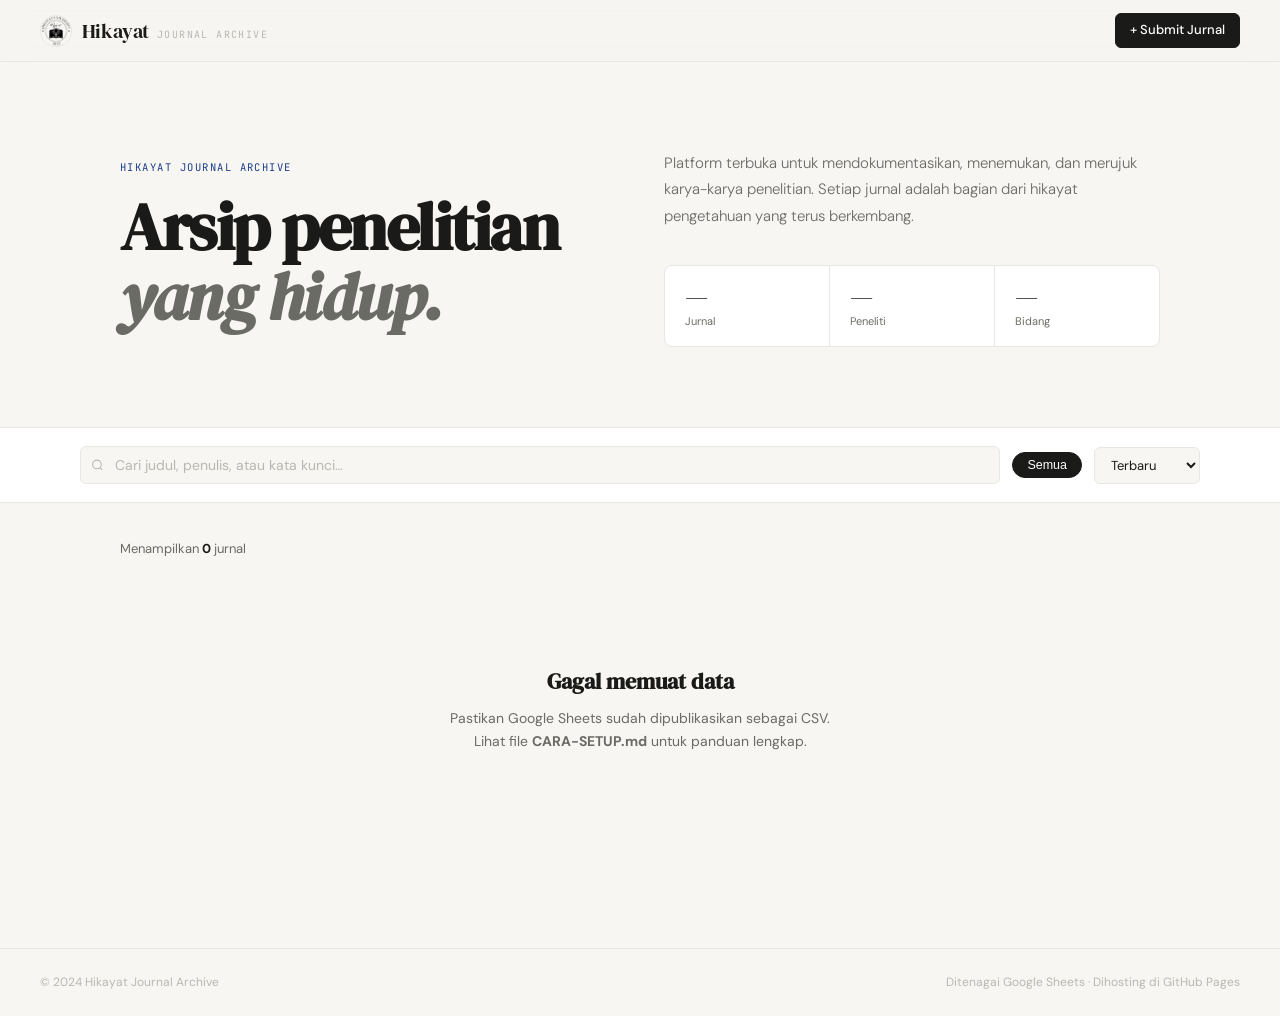
==== index.html @ 2ccf7e93 "Update index.html" ====
<!DOCTYPE html>
<html lang="id">
<head>
  <meta charset="UTF-8" />
  <meta name="viewport" content="width=device-width, initial-scale=1.0" />
  <title>Hikayat Journal Archive</title>
  <link rel="preconnect" href="https://fonts.googleapis.com" />
  <link rel="preconnect" href="https://fonts.gstatic.com" crossorigin />
  <link href="https://fonts.googleapis.com/css2?family=DM+Serif+Display:ital@0;1&family=DM+Sans:ital,opsz,wght@0,9..40,300;0,9..40,400;0,9..40,500;1,9..40,300&family=JetBrains+Mono:wght@400;500&display=swap" rel="stylesheet" />
  <style>
    *, *::before, *::after { box-sizing: border-box; margin: 0; padding: 0; }

    :root {
      --ink:        #1a1a18;
      --ink-light:  #6b6b65;
      --ink-faint:  #b8b8b0;
      --paper:      #f7f6f2;
      --paper-dim:  #e8e7e2;
      --accent:     #1d3f8a;
      --white:      #ffffff;

      --f-display: 'DM Serif Display', Georgia, serif;
      --f-body:    'DM Sans', system-ui, sans-serif;
      --f-mono:    'JetBrains Mono', monospace;
      --r: 6px;
      --t: 200ms cubic-bezier(0.25, 0.46, 0.45, 0.94);
    }

    html { scroll-behavior: smooth; }
    body {
      font-family: var(--f-body);
      background: var(--paper);
      color: var(--ink);
      font-size: 15px;
      line-height: 1.6;
      -webkit-font-smoothing: antialiased;
    }

    /* ── NAV ── */
    nav {
      position: sticky; top: 0; z-index: 100;
      background: rgba(247,246,242,0.9);
      backdrop-filter: blur(14px);
      -webkit-backdrop-filter: blur(14px);
      border-bottom: 1px solid var(--paper-dim);
      padding: 0 40px; height: 62px;
      display: flex; align-items: center; justify-content: space-between;
    }

    .nav-brand {
      text-decoration: none; color: var(--ink);
      display: flex; align-items: center; gap: 10px;
    }
    .nav-brand img {
      height: 32px; width: auto;
      display: block; flex-shrink: 0;
    }
    .nav-brand-word {
      font-family: var(--f-display);
      font-size: 20px; letter-spacing: -0.4px;
    }
    .nav-brand-sub {
      font-family: var(--f-mono);
      font-size: 10px; letter-spacing: 0.14em;
      text-transform: uppercase; color: var(--ink-faint);
    }

    .nav-right {
      display: flex; align-items: center; gap: 10px;
    }
    .btn-sm {
      padding: 6px 14px; border-radius: var(--r);
      font-family: var(--f-body); font-size: 13px; font-weight: 500;
      cursor: pointer; border: 1px solid var(--paper-dim);
      background: none; color: var(--ink);
      transition: all var(--t); text-decoration: none; display: inline-flex; align-items: center;
    }
    .btn-sm:hover { border-color: var(--ink); }
    .btn-sm.fill { background: var(--ink); color: var(--white); border-color: var(--ink); }
    .btn-sm.fill:hover { opacity: 0.75; }

    /* ── HERO ── */
    .hero {
      padding: 88px 40px 72px;
      max-width: 1120px; margin: 0 auto;
      display: grid; grid-template-columns: 1fr 1fr; gap: 48px; align-items: end;
    }

    .hero-left {}
    .hero-eyebrow {
      font-family: var(--f-mono);
      font-size: 10.5px; letter-spacing: 0.14em;
      text-transform: uppercase; color: var(--accent);
      margin-bottom: 18px;
    }
    .hero-title {
      font-family: var(--f-display);
      font-size: clamp(38px, 5.5vw, 66px);
      line-height: 1.06; letter-spacing: -1.5px;
      margin-bottom: 22px;
    }
    .hero-title em { font-style: italic; color: var(--ink-light); }

    .hero-right {
      padding-bottom: 8px;
    }
    .hero-sub {
      font-size: 15px; font-weight: 300; color: var(--ink-light);
      line-height: 1.75; margin-bottom: 36px;
    }
    .hero-stats {
      display: grid; grid-template-columns: repeat(3, 1fr);
      gap: 1px; background: var(--paper-dim);
      border: 1px solid var(--paper-dim); border-radius: 8px; overflow: hidden;
    }
    .stat {
      background: var(--white); padding: 16px 20px;
      display: flex; flex-direction: column; gap: 3px;
    }
    .stat-num {
      font-family: var(--f-display); font-size: 28px;
      letter-spacing: -1px; line-height: 1;
    }
    .stat-label { font-size: 11px; color: var(--ink-light); }

    /* ── LOADING ── */
    .loading-bar {
      height: 2px; background: var(--paper-dim);
      position: fixed; top: 62px; left: 0; right: 0; z-index: 99;
      overflow: hidden;
    }
    .loading-bar::after {
      content: '';
      display: block; height: 100%; width: 40%;
      background: var(--accent);
      animation: slide 1.2s ease-in-out infinite;
    }
    @keyframes slide {
      0% { transform: translateX(-100%); }
      100% { transform: translateX(350%); }
    }
    .loading-bar.hidden { display: none; }

    /* ── FILTER BAR ── */
    .filter-bar {
      border-top: 1px solid var(--paper-dim);
      border-bottom: 1px solid var(--paper-dim);
      background: var(--white);
      padding: 18px 40px;
      position: sticky; top: 62px; z-index: 90;
    }
    .filter-inner {
      max-width: 1120px; margin: 0 auto;
      display: flex; align-items: center; gap: 12px; flex-wrap: wrap;
    }
    .search-wrap { position: relative; flex: 1; min-width: 220px; }
    .search-ico {
      position: absolute; left: 11px; top: 50%; transform: translateY(-50%);
      color: var(--ink-faint); pointer-events: none;
    }
    .search-input {
      width: 100%; padding: 9px 12px 9px 34px;
      border: 1px solid var(--paper-dim); border-radius: var(--r);
      background: var(--paper); font-family: var(--f-body);
      font-size: 14px; color: var(--ink); outline: none;
      transition: border-color var(--t);
    }
    .search-input:focus { border-color: var(--accent); }
    .search-input::placeholder { color: var(--ink-faint); }

    .chips { display: flex; gap: 6px; flex-wrap: wrap; }
    .chip {
      padding: 5px 14px; border-radius: 100px;
      border: 1px solid var(--paper-dim);
      font-size: 12.5px; font-weight: 500; color: var(--ink-light);
      background: var(--paper); cursor: pointer;
      transition: all var(--t); white-space: nowrap;
    }
    .chip:hover { border-color: var(--ink-light); color: var(--ink); }
    .chip.on { background: var(--ink); border-color: var(--ink); color: var(--white); }

    .sort-sel {
      padding: 8px 12px; border: 1px solid var(--paper-dim);
      border-radius: var(--r); font-family: var(--f-body);
      font-size: 13px; color: var(--ink); background: var(--paper); outline: none; cursor: pointer;
    }

    /* ── GRID ── */
    .grid-section {
      max-width: 1120px; margin: 0 auto;
      padding: 36px 40px 96px;
    }
    .grid-meta {
      display: flex; align-items: center; justify-content: space-between;
      margin-bottom: 24px;
    }
    .grid-count { font-size: 13px; color: var(--ink-light); }
    .grid-count strong { color: var(--ink); }

    .journal-grid {
      display: grid;
      grid-template-columns: 1fr;
      gap: 1px; background: var(--paper-dim);
      border: 1px solid var(--paper-dim); border-radius: 10px; overflow: hidden;
    }

    /* ── CARD ── */
    .card {
      background: var(--white);
      display: flex; flex-direction: row;
      cursor: pointer; transition: background var(--t);
      overflow: hidden; min-height: 180px;
    }
    .card:hover { background: #fafaf8; }
    .card-cover {
      width: 200px; flex-shrink: 0;
      overflow: hidden; background: var(--paper);
      position: relative;
    }
    .card-cover img {
      width: 100%; height: 100%;
      object-fit: cover; display: block;
      transition: transform 0.4s ease;
    }
    .card:hover .card-cover img { transform: scale(1.04); }
    .card-cover-placeholder {
      width: 100%; height: 100%;
      display: flex; align-items: center; justify-content: center;
      background: var(--paper);
    }
    .card-cover-placeholder span {
      font-family: var(--f-mono); font-size: 10px;
      letter-spacing: 0.1em; text-transform: uppercase;
      color: var(--ink-faint); writing-mode: vertical-rl;
    }
    .card-body {
      padding: 20px 22px;
      display: flex; flex-direction: column; gap: 10px;
      flex: 1; min-width: 0;
    }
    .card-top { display: flex; align-items: flex-start; justify-content: space-between; gap: 10px; }
    .badge {
      font-family: var(--f-mono); font-size: 10px; font-weight: 500;
      letter-spacing: 0.08em; text-transform: uppercase;
      padding: 3px 10px; border-radius: 4px; white-space: nowrap;
    }
    .b-sains      { background:#edf2ff; color:#2b5ce6; }
    .b-sosial     { background:#fff4e6; color:#c26400; }
    .b-hukum      { background:#f0fff4; color:#2d8c4e; }
    .b-ekonomi    { background:#fff0f6; color:#c2266a; }
    .b-teknologi  { background:#f3f0ff; color:#6741d9; }
    .b-kesehatan  { background:#e6fcf5; color:#0c7a5e; }
    .b-pendidikan { background:#fff9db; color:#896a00; }
    .b-lain       { background:#f1f3f5; color:#495057; }

    .card-year { font-family: var(--f-mono); font-size: 11px; color: var(--ink-faint); }
    .card-title {
      font-family: var(--f-display); font-size: 18px;
      line-height: 1.3; letter-spacing: -0.3px;
    }
    .card-authors { font-size: 12.5px; color: var(--ink-light); font-weight: 300; }
    .card-abstract {
      font-size: 13px; color: var(--ink-light); line-height: 1.65;
      display: -webkit-box; -webkit-line-clamp: 3;
      -webkit-box-orient: vertical; overflow: hidden;
    }
    .card-foot {
      display: flex; align-items: center; justify-content: space-between;
      margin-top: auto; padding-top: 14px;
      border-top: 1px solid var(--paper-dim);
    }
    .card-doi {
      font-family: var(--f-mono); font-size: 10px; color: var(--ink-faint);
      text-decoration: none; overflow: hidden; text-overflow: ellipsis; white-space: nowrap;
      max-width: 160px;
    }
    .card-doi:hover { color: var(--accent); }
    .card-acts { display: flex; gap: 6px; }
    .act {
      display: flex; align-items: center; gap: 5px;
      padding: 5px 11px; border-radius: 4px;
      font-size: 12px; font-weight: 500; cursor: pointer;
      border: 1px solid transparent; transition: all var(--t);
      text-decoration: none;
    }
    .act-link { background: var(--paper); border-color: var(--paper-dim); color: var(--ink); }
    .act-link:hover { border-color: var(--ink-light); }
    .act-dl { background: var(--ink); color: var(--white); }
    .act-dl:hover { opacity: 0.8; }

    /* ── EMPTY / ERROR ── */
    .state-box {
      padding: 80px 32px; text-align: center;
      color: var(--ink-light); display: none;
    }
    .state-box.show { display: block; }
    .state-box h3 { font-family: var(--f-display); font-size: 22px; margin-bottom: 8px; color: var(--ink); }
    .state-box p { font-size: 14px; margin-bottom: 20px; }
    .state-box a { color: var(--accent); }

    /* ── MODAL ── */
    .overlay {
      position: fixed; inset: 0;
      background: rgba(26,26,24,0.5);
      backdrop-filter: blur(5px);
      z-index: 200; display: flex;
      align-items: center; justify-content: center;
      padding: 24px; opacity: 0; pointer-events: none;
      transition: opacity var(--t);
    }
    .overlay.open { opacity: 1; pointer-events: all; }
    .modal {
      background: var(--white); border-radius: 12px;
      width: 100%; max-width: 700px; max-height: 90vh; overflow-y: auto;
      transform: translateY(14px); transition: transform var(--t);
    }
    .overlay.open .modal { transform: translateY(0); }

    .modal-hd {
      padding: 30px 32px 0;
      display: flex; align-items: flex-start; justify-content: space-between; gap: 16px;
    }
    .modal-close {
      background: var(--paper); border: none; width: 30px; height: 30px;
      border-radius: 50%; cursor: pointer; font-size: 18px; color: var(--ink-light);
      display: flex; align-items: center; justify-content: center; flex-shrink: 0;
      transition: background var(--t);
    }
    .modal-close:hover { background: var(--paper-dim); }
    .modal-bd { padding: 20px 32px 32px; }
    .modal-title {
      font-family: var(--f-display); font-size: 25px;
      line-height: 1.25; letter-spacing: -0.4px; margin-bottom: 16px;
    }
    .modal-metas {
      display: flex; gap: 28px; flex-wrap: wrap;
      padding-bottom: 20px; border-bottom: 1px solid var(--paper-dim); margin-bottom: 22px;
    }
    .meta-item { display: flex; flex-direction: column; gap: 2px; }
    .meta-lbl {
      font-family: var(--f-mono); font-size: 10px;
      letter-spacing: 0.1em; text-transform: uppercase; color: var(--ink-faint);
    }
    .meta-val { font-size: 14px; }
    .sec-lbl {
      font-size: 10.5px; font-weight: 600; letter-spacing: 0.1em;
      text-transform: uppercase; color: var(--ink-light); margin-bottom: 10px;
    }
    .modal-abstract { font-size: 14.5px; line-height: 1.78; font-weight: 300; margin-bottom: 24px; }
    .kw-wrap { display: flex; gap: 6px; flex-wrap: wrap; margin-bottom: 28px; }
    .kw {
      padding: 4px 12px; background: var(--paper);
      border: 1px solid var(--paper-dim); border-radius: 100px;
      font-size: 12px; color: var(--ink-light);
    }
    .modal-cta { display: flex; gap: 10px; }
    .cta-dl {
      display: flex; align-items: center; gap: 8px;
      padding: 10px 20px; background: var(--ink); color: var(--white);
      border-radius: var(--r); font-size: 14px; font-weight: 500;
      text-decoration: none; transition: opacity var(--t); border: none; cursor: pointer;
      font-family: var(--f-body);
    }
    .cta-dl:hover { opacity: 0.8; }
    .cta-ext {
      display: flex; align-items: center; gap: 8px;
      padding: 10px 20px; background: none; color: var(--ink);
      border: 1px solid var(--paper-dim); border-radius: var(--r);
      font-size: 14px; font-weight: 500; text-decoration: none;
      transition: border-color var(--t); font-family: var(--f-body);
    }
    .cta-ext:hover { border-color: var(--ink); }

    /* ── FOOTER ── */
    footer {
      border-top: 1px solid var(--paper-dim);
      padding: 24px 40px;
      display: flex; align-items: center; justify-content: space-between;
    }
    footer p { font-size: 12px; color: var(--ink-faint); }

    /* ── RESPONSIVE ── */
    @media (max-width: 780px) {
      nav, .filter-bar, .grid-section, footer { padding-left: 20px; padding-right: 20px; }
      .hero { grid-template-columns: 1fr; padding: 52px 20px 40px; gap: 32px; }
      .hero-title { font-size: 40px; }
      .journal-grid { grid-template-columns: 1fr; }
      .modal-hd, .modal-bd { padding-left: 20px; padding-right: 20px; }
      .hero-stats { grid-template-columns: repeat(3,1fr); }
    }

    @media (prefers-reduced-motion: reduce) {
      *, *::before, *::after { transition: none !important; animation: none !important; }
    }
  </style>
</head>
<body>

<!-- LOADING BAR -->
<div class="loading-bar hidden" id="loadingBar"></div>

<!-- NAV -->
<nav>
  <a href="#" class="nav-brand">
    <img src="Logo.png" alt="Hikayat Journal Archive" />
    <span style="display:flex;align-items:baseline;gap:8px;">
      <span class="nav-brand-word">Hikayat</span>
      <span class="nav-brand-sub">Journal Archive</span>
    </span>
  </a>
  <div class="nav-right">
    <a href="https://forms.gle/GANTI_LINK_FORM_LO" target="_blank" class="btn-sm fill">+ Submit Jurnal</a>
  </div>
</nav>

<!-- HERO -->
<section class="hero">
  <div class="hero-left">
    <p class="hero-eyebrow">Hikayat Journal Archive</p>
    <h1 class="hero-title">Arsip penelitian<br><em>yang hidup.</em></h1>
  </div>
  <div class="hero-right">
    <p class="hero-sub">Platform terbuka untuk mendokumentasikan, menemukan, dan merujuk karya-karya penelitian. Setiap jurnal adalah bagian dari hikayat pengetahuan yang terus berkembang.</p>
    <div class="hero-stats">
      <div class="stat">
        <span class="stat-num" id="sJurnal">—</span>
        <span class="stat-label">Jurnal</span>
      </div>
      <div class="stat">
        <span class="stat-num" id="sPenulis">—</span>
        <span class="stat-label">Peneliti</span>
      </div>
      <div class="stat">
        <span class="stat-num" id="sBidang">—</span>
        <span class="stat-label">Bidang</span>
      </div>
    </div>
  </div>
</section>

<!-- FILTER BAR -->
<div class="filter-bar">
  <div class="filter-inner">
    <div class="search-wrap">
      <svg class="search-ico" width="13" height="13" fill="none" stroke="currentColor" stroke-width="2" viewBox="0 0 24 24">
        <circle cx="11" cy="11" r="8"/><path d="m21 21-4.35-4.35"/>
      </svg>
      <input type="text" id="searchInput" class="search-input" placeholder="Cari judul, penulis, atau kata kunci…" />
    </div>
    <div class="chips" id="chips">
      <button class="chip on" data-f="semua">Semua</button>
    </div>
    <select class="sort-sel" id="sortSel">
      <option value="terbaru">Terbaru</option>
      <option value="terlama">Terlama</option>
      <option value="az">Judul A–Z</option>
    </select>
  </div>
</div>

<!-- GRID -->
<main class="grid-section">
  <div class="grid-meta">
    <p class="grid-count">Menampilkan <strong id="countTxt">—</strong> jurnal</p>
  </div>
  <div class="journal-grid" id="grid"></div>
  <div class="state-box" id="emptyBox">
    <h3>Tidak ada hasil</h3>
    <p>Coba kata kunci atau filter yang berbeda.</p>
  </div>
  <div class="state-box" id="errorBox">
    <h3>Gagal memuat data</h3>
    <p>Pastikan Google Sheets sudah dipublikasikan sebagai CSV.<br>
    Lihat file <strong>CARA-SETUP.md</strong> untuk panduan lengkap.</p>
  </div>
</main>

<!-- MODAL -->
<div class="overlay" id="overlay">
  <div class="modal">
    <div class="modal-hd">
      <div id="mBadge"></div>
      <button class="modal-close" id="mClose">×</button>
    </div>
    <div class="modal-bd">
      <h2 class="modal-title" id="mTitle"></h2>
      <div class="modal-metas" id="mMetas"></div>
      <p class="sec-lbl">Abstrak</p>
      <p class="modal-abstract" id="mAbstract"></p>
      <p class="sec-lbl">Kata Kunci</p>
      <div class="kw-wrap" id="mKw"></div>
      <div class="modal-cta" id="mCta"></div>
    </div>
  </div>
</div>

<!-- FOOTER -->
<footer>
  <p>© 2024 Hikayat Journal Archive</p>
  <p>Ditenagai Google Sheets · Dihosting di GitHub Pages</p>
</footer>

<script>
  // ════════════════════════════════════════════════
  // ⚙️  KONFIGURASI — GANTI BAGIAN INI
  // ════════════════════════════════════════════════
  const SHEET_CSV_URL = "https://docs.google.com/spreadsheets/d/e/2PACX-1vS3NnGuIRou-yGn_Ly-YJFFwL18UWakhwrKK1UG0dIv_1KqaBICXdNUMzrRw3vczjFv44ZfTTjS-w7l/pub?gid=0&single=true&output=csv";
  // Contoh: "https://docs.google.com/spreadsheets/d/xxxx/export?format=csv&gid=0"
  // Cara dapat URL ini: lihat CARA-SETUP.md
  // ════════════════════════════════════════════════

  // Badge class berdasarkan nama bidang (case-insensitive)
  const BADGE = {
    sains:      "b-sains",
    sosial:     "b-sosial",
    hukum:      "b-hukum",
    ekonomi:    "b-ekonomi",
    teknologi:  "b-teknologi",
    kesehatan:  "b-kesehatan",
    pendidikan: "b-pendidikan",
  };

  function badgeClass(bidang) {
    if (!bidang) return "b-lain";
    return BADGE[bidang.toLowerCase()] || "b-lain";
  }

  // ── STATE ──
  let allData = [];
  let filtered = [];
  let activeFilter = "semua";
  let activeSearch = "";
  let activeSort = "terbaru";

  // ── ICONS ──
  const icoDl   = `<svg width="13" height="13" fill="none" stroke="currentColor" stroke-width="2" viewBox="0 0 24 24"><path d="M21 15v4a2 2 0 0 1-2 2H5a2 2 0 0 1-2-2v-4"/><polyline points="7 10 12 15 17 10"/><line x1="12" y1="15" x2="12" y2="3"/></svg>`;
  const icoExt  = `<svg width="13" height="13" fill="none" stroke="currentColor" stroke-width="2" viewBox="0 0 24 24"><path d="M18 13v6a2 2 0 0 1-2 2H5a2 2 0 0 1-2-2V8a2 2 0 0 1 2-2h6"/><polyline points="15 3 21 3 21 9"/><line x1="10" y1="14" x2="21" y2="3"/></svg>`;

  // ── PARSE CSV ──
  function parseCSV(text) {
    const lines = text.trim().split("\n");
    if (lines.length < 2) return [];
    const headers = lines[0].split(",").map(h => h.replace(/"/g,"").trim().toLowerCase());

    return lines.slice(1).map((line, idx) => {
      // Handle commas inside quoted fields
      const cols = [];
      let cur = "", inQ = false;
      for (let i = 0; i < line.length; i++) {
        const c = line[i];
        if (c === '"') { inQ = !inQ; }
        else if (c === ',' && !inQ) { cols.push(cur.trim()); cur = ""; }
        else { cur += c; }
      }
      cols.push(cur.trim());

      const obj = { id: idx + 1 };
      headers.forEach((h, i) => { obj[h] = (cols[i] || "").replace(/^"|"$/g, "").trim(); });
      return obj;
    }).filter(r => r.judul); // skip empty rows
  }

  // ── LOAD FROM SHEETS ──
  async function loadData() {
    const lb = document.getElementById("loadingBar");
    lb.classList.remove("hidden");

    try {
      const res = await fetch(SHEET_CSV_URL);
      if (!res.ok) throw new Error("HTTP " + res.status);
      const text = await res.text();
      allData = parseCSV(text);

      // Hitung stats
      const totalPenulis = new Set(allData.flatMap(j => j.penulis.split(";").map(p => p.trim()))).size;
      const totalBidang  = new Set(allData.map(j => j.bidang)).size;

      animateCount("sJurnal",  allData.length);
      animateCount("sPenulis", totalPenulis);
      animateCount("sBidang",  totalBidang);

      buildChips();
      applyFilters();
    } catch(e) {
      console.error(e);
      document.getElementById("grid").style.display = "none";
      document.getElementById("errorBox").classList.add("show");
      document.getElementById("countTxt").textContent = "0";
    } finally {
      lb.classList.add("hidden");
    }
  }

  // ── BUILD FILTER CHIPS ──
  function buildChips() {
    const bidangSet = [...new Set(allData.map(j => j.bidang).filter(Boolean))].sort();
    const wrap = document.getElementById("chips");
    wrap.innerHTML = `<button class="chip on" data-f="semua">Semua</button>`;
    bidangSet.forEach(b => {
      const btn = document.createElement("button");
      btn.className = "chip";
      btn.dataset.f = b;
      btn.textContent = b;
      wrap.appendChild(btn);
    });
    wrap.querySelectorAll(".chip").forEach(c => {
      c.addEventListener("click", () => {
        wrap.querySelectorAll(".chip").forEach(x => x.classList.remove("on"));
        c.classList.add("on");
        activeFilter = c.dataset.f;
        applyFilters();
      });
    });
  }

  // ── FILTER + SORT ──
  function applyFilters() {
    filtered = allData.filter(j => {
      const okF = activeFilter === "semua" || j.bidang === activeFilter;
      const q = activeSearch.toLowerCase();
      const okQ = !q ||
        j.judul?.toLowerCase().includes(q) ||
        j.penulis?.toLowerCase().includes(q) ||
        j["kata kunci"]?.toLowerCase().includes(q);
      return okF && okQ;
    });

    if (activeSort === "terbaru") filtered.sort((a,b) => (b.tahun||0) - (a.tahun||0));
    else if (activeSort === "terlama") filtered.sort((a,b) => (a.tahun||0) - (b.tahun||0));
    else filtered.sort((a,b) => (a.judul||"").localeCompare(b.judul||"", "id"));

    renderGrid();
  }

  // ── RENDER GRID ──
  function renderGrid() {
    const grid  = document.getElementById("grid");
    const empty = document.getElementById("emptyBox");
    document.getElementById("countTxt").textContent = filtered.length;

    if (filtered.length === 0) {
      grid.innerHTML = ""; grid.style.display = "none";
      empty.classList.add("show"); return;
    }
    grid.style.display = "grid";
    empty.classList.remove("show");

    grid.innerHTML = filtered.map(j => {
      const hasPDF  = j.pdf && j.pdf !== "-" && j.pdf !== "";
      const hasLink = j.link && j.link !== "-" && j.link !== "";
      return `
      <article class="card" data-id="${j.id}" tabindex="0" role="button" aria-label="${j.judul}">
        ${j.sampul && j.sampul !== "-" && j.sampul !== ""
          ? `<div class="card-cover"><img src="${j.sampul}" alt="Sampul ${j.judul}" loading="lazy" /></div>`
          : `<div class="card-cover"><div class="card-cover-placeholder"><span>${j.bidang || "Jurnal"}</span></div></div>`
        }
        <div class="card-body">
          <div class="card-top">
            <span class="badge ${badgeClass(j.bidang)}">${j.bidang || "Umum"}</span>
            <span class="card-year">${j.tahun || ""}</span>
          </div>
          <h3 class="card-title">${j.judul}</h3>
          <p class="card-authors">${j.penulis}</p>
          <p class="card-abstract">${j.abstrak}</p>
          <div class="card-foot">
            <span class="card-doi">${j.doi ? "doi: " + j.doi : ""}</span>
            <div class="card-acts">
              ${hasLink ? `<a href="${j.link}" class="act act-link" target="_blank" rel="noopener" onclick="event.stopPropagation()">${icoExt} Lihat</a>` : ""}
              ${hasPDF  ? `<a href="${j.pdf}"  class="act act-dl"   target="_blank" rel="noopener" onclick="event.stopPropagation()">${icoDl} PDF</a>` : ""}
            </div>
          </div>
        </div>
      </article>`;
    }).join("");

    grid.querySelectorAll(".card").forEach(c => {
      c.addEventListener("click", () => openModal(parseInt(c.dataset.id)));
      c.addEventListener("keydown", e => { if(e.key==="Enter"||e.key===" ") openModal(parseInt(c.dataset.id)); });
    });
  }

  // ── MODAL ──
  function openModal(id) {
    const j = allData.find(x => x.id === id);
    if (!j) return;

    const hasPDF  = j.pdf  && j.pdf  !== "-" && j.pdf  !== "";
    const hasLink = j.link && j.link !== "-" && j.link !== "";

    document.getElementById("mBadge").innerHTML =
      `<span class="badge ${badgeClass(j.bidang)}">${j.bidang || "Umum"}</span>`;
    document.getElementById("mTitle").textContent = j.judul;
    document.getElementById("mMetas").innerHTML = `
      <div class="meta-item"><span class="meta-lbl">Penulis</span><span class="meta-val">${j.penulis}</span></div>
      <div class="meta-item"><span class="meta-lbl">Tahun</span><span class="meta-val">${j.tahun}</span></div>
      ${j.doi ? `<div class="meta-item"><span class="meta-lbl">DOI</span><span class="meta-val">${j.doi}</span></div>` : ""}
      ${j.penerbit ? `<div class="meta-item"><span class="meta-lbl">Penerbit</span><span class="meta-val">${j.penerbit}</span></div>` : ""}
    `;
    document.getElementById("mAbstract").textContent = j.abstrak;
    document.getElementById("mKw").innerHTML =
      (j["kata kunci"] || "").split(";").filter(Boolean)
        .map(k => `<span class="kw">${k.trim()}</span>`).join("");
    document.getElementById("mCta").innerHTML = `
      ${hasPDF  ? `<a href="${j.pdf}"  class="cta-dl"  target="_blank" rel="noopener">${icoDl} Unduh PDF</a>` : ""}
      ${hasLink ? `<a href="${j.link}" class="cta-ext" target="_blank" rel="noopener">${icoExt} Buka di sumber</a>` : ""}
    `;

    document.getElementById("overlay").classList.add("open");
    document.body.style.overflow = "hidden";
  }

  function closeModal() {
    document.getElementById("overlay").classList.remove("open");
    document.body.style.overflow = "";
  }

  document.getElementById("mClose").addEventListener("click", closeModal);
  document.getElementById("overlay").addEventListener("click", e => { if(e.target===e.currentTarget) closeModal(); });
  document.addEventListener("keydown", e => { if(e.key==="Escape") closeModal(); });

  // ── SEARCH ──
  let searchT;
  document.getElementById("searchInput").addEventListener("input", e => {
    clearTimeout(searchT);
    searchT = setTimeout(() => { activeSearch = e.target.value; applyFilters(); }, 250);
  });

  // ── SORT ──
  document.getElementById("sortSel").addEventListener("change", e => { activeSort = e.target.value; applyFilters(); });

  // ── COUNT ANIMATION ──
  function animateCount(elId, target) {
    const el = document.getElementById(elId);
    let n = 0; const step = Math.max(1, Math.ceil(target/40));
    const t = setInterval(() => {
      n = Math.min(n + step, target);
      el.textContent = n;
      if(n >= target) clearInterval(t);
    }, 30);
  }

  // ── INIT ──
  loadData();
</script>
</body>
</html>
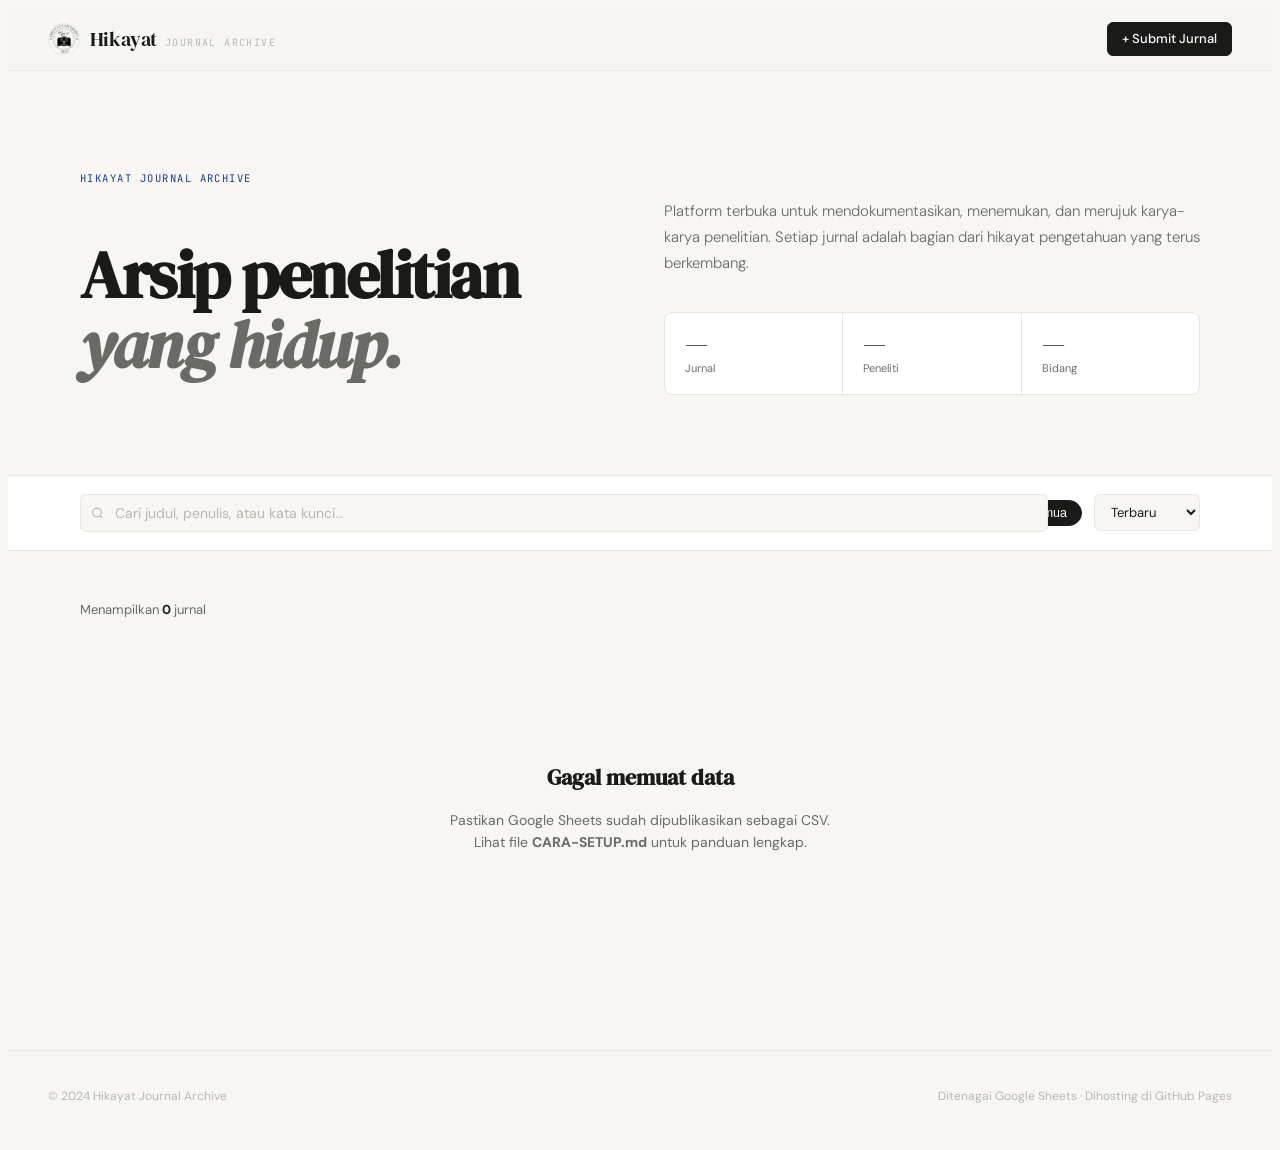
==== commit 8eba23fb: "Update index.html" ====
--- a/index.html
+++ b/index.html
@@ -8,6 +8,7 @@
   <link rel="preconnect" href="https://fonts.gstatic.com" crossorigin />
   <link href="https://fonts.googleapis.com/css2?family=DM+Serif+Display:ital@0;1&family=DM+Sans:ital,opsz,wght@0,9..40,300;0,9..40,400;0,9..40,500;1,9..40,300&family=JetBrains+Mono:wght@400;500&display=swap" rel="stylesheet" />
   <style>
+    <link rel="stylesheet" href="theme-dark.css" />
     *, *::before, *::after { box-sizing: border-box; margin: 0; padding: 0; }
 
     :root {
@@ -409,7 +410,7 @@
     </span>
   </a>
   <div class="nav-right">
-    <a href="https://forms.gle/GANTI_LINK_FORM_LO" target="_blank" class="btn-sm fill">+ Submit Jurnal</a>
+    <a href="https://docs.google.com/forms/d/e/1FAIpQLSdo7rt-7LvhdQxooAcohiVXdiB-h4tw01NuzOQYiD-ZIjbEWA/viewform?usp=publish-editor" target="_blank" class="btn-sm fill">+ Submit Jurnal</a>
   </div>
 </nav>
 
@@ -509,6 +510,35 @@
   // Cara dapat URL ini: lihat CARA-SETUP.md
   // ════════════════════════════════════════════════
 
+  // ── KONVERSI LINK GOOGLE DRIVE OTOMATIS ──
+  // Mengubah berbagai format link Drive menjadi link yang bisa dipakai website
+  function driveToImage(url) {
+    if (!url || url === "-" || url === "") return "";
+    // Sudah dalam format thumbnail
+    if (url.includes("thumbnail?id=")) return url;
+    // Format: /file/d/FILE_ID/view
+    const m1 = url.match(/\/file\/d\/([a-zA-Z0-9_-]+)/);
+    if (m1) return `https://drive.google.com/thumbnail?id=${m1[1]}&sz=w600`;
+    // Format: id=FILE_ID
+    const m2 = url.match(/[?&]id=([a-zA-Z0-9_-]+)/);
+    if (m2) return `https://drive.google.com/thumbnail?id=${m2[1]}&sz=w600`;
+    // Bukan Drive, kembalikan apa adanya
+    return url;
+  }
+
+  function driveToPDF(url) {
+    if (!url || url === "-" || url === "") return "";
+    // Sudah format download
+    if (url.includes("export=download") || url.includes("uc?export")) return url;
+    // Format: /file/d/FILE_ID/view
+    const m1 = url.match(/\/file\/d\/([a-zA-Z0-9_-]+)/);
+    if (m1) return `https://drive.google.com/uc?export=download&id=${m1[1]}`;
+    // Format: id=FILE_ID
+    const m2 = url.match(/[?&]id=([a-zA-Z0-9_-]+)/);
+    if (m2) return `https://drive.google.com/uc?export=download&id=${m2[1]}`;
+    return url;
+  }
+
   // Badge class berdasarkan nama bidang (case-insensitive)
   const BADGE = {
     sains:      "b-sains",
@@ -646,12 +676,14 @@
     empty.classList.remove("show");
 
     grid.innerHTML = filtered.map(j => {
-      const hasPDF  = j.pdf && j.pdf !== "-" && j.pdf !== "";
-      const hasLink = j.link && j.link !== "-" && j.link !== "";
+      const sampulUrl = driveToImage(j.sampul);
+      const pdfUrl    = driveToPDF(j.pdf);
+      const hasPDF    = pdfUrl !== "";
+      const hasLink   = j.link && j.link !== "-" && j.link !== "";
       return `
       <article class="card" data-id="${j.id}" tabindex="0" role="button" aria-label="${j.judul}">
-        ${j.sampul && j.sampul !== "-" && j.sampul !== ""
-          ? `<div class="card-cover"><img src="${j.sampul}" alt="Sampul ${j.judul}" loading="lazy" /></div>`
+        ${sampulUrl
+          ? `<div class="card-cover"><img src="${sampulUrl}" alt="Sampul ${j.judul}" loading="lazy" /></div>`
           : `<div class="card-cover"><div class="card-cover-placeholder"><span>${j.bidang || "Jurnal"}</span></div></div>`
         }
         <div class="card-body">
@@ -666,7 +698,7 @@
             <span class="card-doi">${j.doi ? "doi: " + j.doi : ""}</span>
             <div class="card-acts">
               ${hasLink ? `<a href="${j.link}" class="act act-link" target="_blank" rel="noopener" onclick="event.stopPropagation()">${icoExt} Lihat</a>` : ""}
-              ${hasPDF  ? `<a href="${j.pdf}"  class="act act-dl"   target="_blank" rel="noopener" onclick="event.stopPropagation()">${icoDl} PDF</a>` : ""}
+              ${hasPDF  ? `<a href="${pdfUrl}" class="act act-dl"   target="_blank" rel="noopener" onclick="event.stopPropagation()">${icoDl} PDF</a>` : ""}
             </div>
           </div>
         </div>
@@ -684,7 +716,8 @@
     const j = allData.find(x => x.id === id);
     if (!j) return;
 
-    const hasPDF  = j.pdf  && j.pdf  !== "-" && j.pdf  !== "";
+    const pdfUrl  = driveToPDF(j.pdf);
+    const hasPDF  = pdfUrl !== "";
     const hasLink = j.link && j.link !== "-" && j.link !== "";
 
     document.getElementById("mBadge").innerHTML =
@@ -701,7 +734,7 @@
       (j["kata kunci"] || "").split(";").filter(Boolean)
         .map(k => `<span class="kw">${k.trim()}</span>`).join("");
     document.getElementById("mCta").innerHTML = `
-      ${hasPDF  ? `<a href="${j.pdf}"  class="cta-dl"  target="_blank" rel="noopener">${icoDl} Unduh PDF</a>` : ""}
+      ${hasPDF  ? `<a href="${pdfUrl}" class="cta-dl"  target="_blank" rel="noopener">${icoDl} Unduh PDF</a>` : ""}
       ${hasLink ? `<a href="${j.link}" class="cta-ext" target="_blank" rel="noopener">${icoExt} Buka di sumber</a>` : ""}
     `;
 
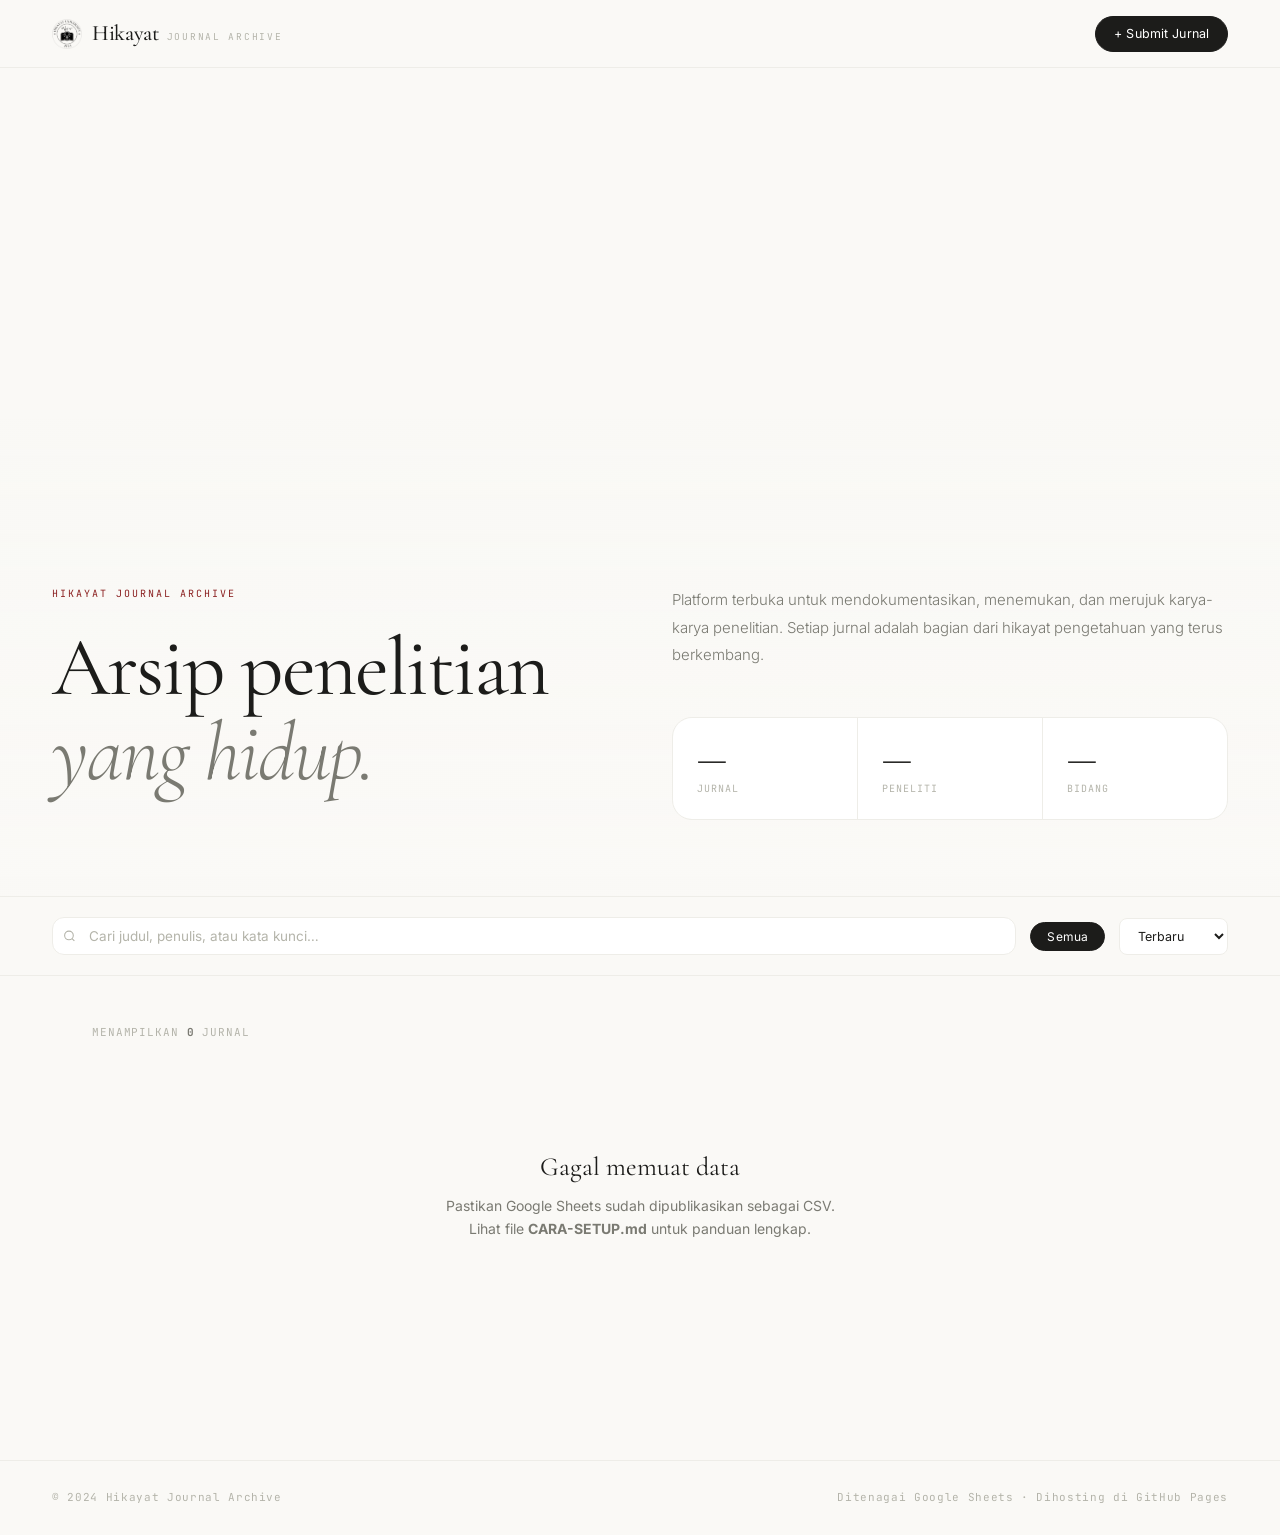
==== commit 25cda7e7: "Update index.html" ====
--- a/index.html
+++ b/index.html
@@ -8,7 +8,6 @@
   <link rel="preconnect" href="https://fonts.gstatic.com" crossorigin />
   <link href="https://fonts.googleapis.com/css2?family=DM+Serif+Display:ital@0;1&family=DM+Sans:ital,opsz,wght@0,9..40,300;0,9..40,400;0,9..40,500;1,9..40,300&family=JetBrains+Mono:wght@400;500&display=swap" rel="stylesheet" />
   <style>
-    <link rel="stylesheet" href="theme-dark.css" />
     *, *::before, *::after { box-sizing: border-box; margin: 0; padding: 0; }
 
     :root {
@@ -394,6 +393,7 @@
       *, *::before, *::after { transition: none !important; animation: none !important; }
     }
   </style>
+<link rel="stylesheet" href="theme-light.css"/>  
 </head>
 <body>
 
@@ -775,5 +775,7 @@
   // ── INIT ──
   loadData();
 </script>
+
+<script src="parallax.js"></script>
 </body>
 </html>
--- a/theme-light.css
+++ b/theme-light.css
@@ -0,0 +1,625 @@
+/*
+  theme-light.css — Hikayat Journal Archive
+  Override visual only. Struktur HTML & JS tidak diubah.
+  Cara pakai: ganti link di <head> menjadi:
+  <link rel="stylesheet" href="theme-light.css" />
+*/
+
+/* ── IMPORT FONT ── */
+@import url('https://fonts.googleapis.com/css2?family=Cormorant+Garamond:ital,wght@0,300;0,400;0,500;0,600;1,300;1,400;1,500&family=Inter:wght@300;400;500&family=JetBrains+Mono:wght@400;500&display=swap');
+
+/* ── TOKEN ── */
+:root {
+  --ink:        #1c1c1a;
+  --ink-light:  #7a7a72;
+  --ink-faint:  #b4b4aa;
+  --paper:      #faf9f6;
+  --paper-dim:  #eeede8;
+  --paper-mid:  #e4e3dd;
+  --accent:     #8b2020;
+  --accent-dim: #f0e8e8;
+  --white:      #ffffff;
+
+  --f-display: 'Cormorant Garamond', Georgia, serif;
+  --f-body:    'Inter', system-ui, sans-serif;
+  --f-mono:    'JetBrains Mono', monospace;
+
+  --r: 12px;
+  --r-sm: 8px;
+  --r-lg: 20px;
+  --t: 240ms cubic-bezier(0.25, 0.46, 0.45, 0.94);
+
+  --space-section: 80px;
+}
+
+/* ── BASE ── */
+html { scroll-behavior: smooth; }
+
+body {
+  font-family: var(--f-body);
+  background: var(--paper);
+  color: var(--ink);
+  font-size: 15px;
+  line-height: 1.6;
+  -webkit-font-smoothing: antialiased;
+}
+
+/* ── NAV ── */
+nav {
+  background: rgba(250, 249, 246, 0.92);
+  border-bottom: 1px solid var(--paper-dim);
+  backdrop-filter: blur(20px);
+  -webkit-backdrop-filter: blur(20px);
+  padding: 0 52px;
+  height: 68px;
+}
+
+.nav-brand { color: var(--ink); }
+
+.nav-brand img { height: 30px; }
+
+.nav-brand-word {
+  font-family: var(--f-display);
+  font-size: 22px;
+  font-weight: 500;
+  letter-spacing: -0.3px;
+  color: var(--ink);
+}
+
+.nav-brand-sub {
+  font-family: var(--f-mono);
+  font-size: 9.5px;
+  letter-spacing: 0.18em;
+  color: var(--ink-faint);
+  text-transform: uppercase;
+}
+
+.btn-sm {
+  border: 1px solid var(--paper-mid);
+  background: transparent;
+  color: var(--ink-light);
+  font-family: var(--f-body);
+  font-size: 12.5px;
+  font-weight: 400;
+  border-radius: 100px;
+  padding: 7px 18px;
+  letter-spacing: 0.01em;
+  transition: all var(--t);
+}
+.btn-sm:hover {
+  border-color: var(--ink-faint);
+  color: var(--ink);
+}
+.btn-sm.fill {
+  background: var(--ink);
+  border-color: var(--ink);
+  color: var(--white);
+}
+.btn-sm.fill:hover {
+  background: #333330;
+  border-color: #333330;
+  opacity: 1;
+}
+
+/* ── LOADING BAR ── */
+.loading-bar {
+  top: 68px;
+  height: 2px;
+  background: var(--paper-dim);
+}
+.loading-bar::after {
+  background: var(--accent);
+}
+
+/* ── HERO ── */
+.hero {
+  position: relative;
+  min-height: 92vh;
+  display: grid;
+  grid-template-columns: 1fr 1fr;
+  gap: 64px;
+  align-items: end;
+  padding: 0 52px 72px;
+  max-width: 100%;
+  margin: 0;
+  overflow: hidden;
+}
+
+/* Parallax background container */
+.hero::before {
+  content: '';
+  position: absolute;
+  inset: -20% 0 0 0;
+  background-image: url('hero.png');
+  background-size: cover;
+  background-position: center 30%;
+  background-repeat: no-repeat;
+  opacity: 0.13;
+  will-change: transform;
+  transform: translateY(var(--parallax-y, 0));
+  z-index: 0;
+}
+
+/* Gradient fade ke bawah */
+.hero::after {
+  content: '';
+  position: absolute;
+  bottom: 0; left: 0; right: 0;
+  height: 60%;
+  background: linear-gradient(to bottom, transparent, var(--paper));
+  z-index: 1;
+}
+
+.hero-left,
+.hero-right {
+  position: relative;
+  z-index: 2;
+}
+
+.hero-left { padding-top: 120px; }
+
+.hero-eyebrow {
+  font-family: var(--f-mono);
+  font-size: 10px;
+  letter-spacing: 0.2em;
+  text-transform: uppercase;
+  color: var(--accent);
+  margin-bottom: 24px;
+}
+
+.hero-title {
+  font-family: var(--f-display);
+  font-size: clamp(52px, 6.5vw, 88px);
+  font-weight: 400;
+  line-height: 1.02;
+  letter-spacing: -2px;
+  margin-bottom: 28px;
+  color: var(--ink);
+}
+
+.hero-title em {
+  font-style: italic;
+  font-weight: 300;
+  color: var(--ink-light);
+}
+
+.hero-right {
+  padding-bottom: 4px;
+  padding-top: 120px;
+}
+
+.hero-sub {
+  font-family: var(--f-body);
+  font-size: 15px;
+  font-weight: 300;
+  color: var(--ink-light);
+  line-height: 1.85;
+  margin-bottom: 48px;
+}
+
+/* Stats */
+.hero-stats {
+  display: grid;
+  grid-template-columns: repeat(3, 1fr);
+  gap: 1px;
+  background: var(--paper-dim);
+  border: 1px solid var(--paper-dim);
+  border-radius: var(--r-lg);
+  overflow: hidden;
+}
+
+.stat {
+  background: var(--white);
+  padding: 22px 24px;
+  display: flex;
+  flex-direction: column;
+  gap: 5px;
+}
+
+.stat-num {
+  font-family: var(--f-display);
+  font-size: 36px;
+  font-weight: 500;
+  letter-spacing: -1.5px;
+  line-height: 1;
+  color: var(--ink);
+}
+
+.stat-label {
+  font-family: var(--f-mono);
+  font-size: 10px;
+  letter-spacing: 0.1em;
+  text-transform: uppercase;
+  color: var(--ink-faint);
+}
+
+/* ── FILTER BAR ── */
+.filter-bar {
+  background: rgba(250, 249, 246, 0.95);
+  border-top: 1px solid var(--paper-dim);
+  border-bottom: 1px solid var(--paper-dim);
+  padding: 20px 52px;
+  top: 68px;
+  backdrop-filter: blur(16px);
+  -webkit-backdrop-filter: blur(16px);
+}
+
+.filter-inner {
+  max-width: 1200px;
+  margin: 0 auto;
+  gap: 14px;
+}
+
+.search-input {
+  background: var(--white);
+  border: 1px solid var(--paper-dim);
+  border-radius: var(--r);
+  font-family: var(--f-body);
+  font-size: 13.5px;
+  color: var(--ink);
+  padding: 10px 12px 10px 36px;
+  transition: border-color var(--t), box-shadow var(--t);
+}
+.search-input:focus {
+  border-color: var(--ink-faint);
+  box-shadow: 0 0 0 3px rgba(28, 28, 26, 0.05);
+  outline: none;
+}
+.search-input::placeholder { color: var(--ink-faint); }
+
+/* Chips */
+.chip {
+  background: var(--white);
+  border: 1px solid var(--paper-dim);
+  border-radius: 100px;
+  font-family: var(--f-body);
+  font-size: 12px;
+  font-weight: 400;
+  color: var(--ink-light);
+  padding: 6px 16px;
+  letter-spacing: 0.01em;
+  transition: all var(--t);
+}
+.chip:hover {
+  border-color: var(--ink-faint);
+  color: var(--ink);
+}
+.chip.on {
+  background: var(--ink);
+  border-color: var(--ink);
+  color: var(--white);
+}
+
+/* Sort */
+.sort-sel {
+  background: var(--white);
+  border: 1px solid var(--paper-dim);
+  border-radius: var(--r-sm);
+  font-family: var(--f-body);
+  font-size: 12.5px;
+  color: var(--ink);
+  padding: 9px 14px;
+  cursor: pointer;
+  transition: border-color var(--t);
+}
+.sort-sel:focus {
+  outline: none;
+  border-color: var(--ink-faint);
+}
+
+/* ── GRID SECTION ── */
+.grid-section {
+  max-width: 1200px;
+  margin: 0 auto;
+  padding: 48px 52px 120px;
+}
+
+.grid-count {
+  font-family: var(--f-mono);
+  font-size: 11px;
+  letter-spacing: 0.08em;
+  color: var(--ink-faint);
+  text-transform: uppercase;
+}
+.grid-count strong { color: var(--ink-light); }
+
+/* ── JOURNAL GRID ── */
+.journal-grid {
+  display: grid;
+  grid-template-columns: 1fr;
+  gap: 1px;
+  background: var(--paper-dim);
+  border: 1px solid var(--paper-dim);
+  border-radius: var(--r-lg);
+  overflow: hidden;
+}
+
+/* ── CARD ── */
+.card {
+  background: var(--white);
+  min-height: 180px;
+  transition: background var(--t);
+  border-left: 3px solid transparent;
+}
+.card:hover {
+  background: #fdfcf9;
+  border-left-color: var(--accent);
+}
+
+.card-cover {
+  width: 200px;
+  background: var(--paper);
+}
+.card-cover-placeholder {
+  background: var(--paper);
+}
+.card-cover-placeholder span {
+  font-family: var(--f-mono);
+  font-size: 9px;
+  letter-spacing: 0.14em;
+  color: var(--ink-faint);
+  text-transform: uppercase;
+}
+
+.card-body {
+  padding: 26px 28px;
+  gap: 10px;
+}
+
+/* Badge */
+.badge {
+  font-family: var(--f-mono);
+  font-size: 9.5px;
+  letter-spacing: 0.1em;
+  text-transform: uppercase;
+  padding: 3px 10px;
+  border-radius: 100px;
+}
+.b-sains      { background: #edf2ff; color: #2b5ce6; }
+.b-sosial     { background: #fff4e6; color: #c26400; }
+.b-hukum      { background: #f0fff4; color: #2d8c4e; }
+.b-ekonomi    { background: #fff0f6; color: #c2266a; }
+.b-teknologi  { background: #f3f0ff; color: #6741d9; }
+.b-kesehatan  { background: #e6fcf5; color: #0c7a5e; }
+.b-pendidikan { background: #fff9db; color: #896a00; }
+.b-lain       { background: #f1f3f5; color: #495057; }
+
+.card-year {
+  font-family: var(--f-mono);
+  font-size: 10.5px;
+  color: var(--ink-faint);
+}
+
+.card-title {
+  font-family: var(--f-display);
+  font-size: 20px;
+  font-weight: 500;
+  line-height: 1.28;
+  letter-spacing: -0.3px;
+  color: var(--ink);
+}
+
+.card-authors {
+  font-family: var(--f-body);
+  font-size: 12px;
+  font-weight: 300;
+  color: var(--ink-light);
+  letter-spacing: 0.01em;
+}
+
+.card-abstract {
+  font-size: 13px;
+  color: var(--ink-light);
+  line-height: 1.72;
+  font-weight: 300;
+}
+
+.card-foot {
+  border-top: 1px solid var(--paper-dim);
+  padding-top: 14px;
+  margin-top: auto;
+}
+
+.card-doi {
+  font-family: var(--f-mono);
+  font-size: 9.5px;
+  color: var(--ink-faint);
+}
+.card-doi:hover { color: var(--accent); }
+
+/* Card actions */
+.act {
+  font-family: var(--f-body);
+  font-size: 12px;
+  font-weight: 400;
+  padding: 6px 14px;
+  border-radius: 100px;
+  letter-spacing: 0.01em;
+  transition: all var(--t);
+}
+.act-link {
+  background: var(--paper);
+  border: 1px solid var(--paper-dim);
+  color: var(--ink-light);
+}
+.act-link:hover {
+  border-color: var(--ink-faint);
+  color: var(--ink);
+}
+.act-dl {
+  background: var(--ink);
+  border: 1px solid var(--ink);
+  color: var(--white);
+}
+.act-dl:hover {
+  background: #333330;
+  border-color: #333330;
+  opacity: 1;
+}
+
+/* ── EMPTY / ERROR ── */
+.state-box h3 {
+  font-family: var(--f-display);
+  font-size: 26px;
+  font-weight: 400;
+  color: var(--ink);
+}
+.state-box p { color: var(--ink-light); }
+.state-box a { color: var(--accent); }
+
+/* ── MODAL ── */
+.overlay {
+  background: rgba(28, 28, 26, 0.45);
+  backdrop-filter: blur(10px);
+  -webkit-backdrop-filter: blur(10px);
+}
+
+.modal {
+  background: var(--white);
+  border: 1px solid var(--paper-dim);
+  border-radius: var(--r-lg);
+  max-width: 720px;
+  box-shadow: 0 32px 80px rgba(28, 28, 26, 0.12);
+}
+
+.modal-hd { padding: 32px 36px 0; }
+
+.modal-close {
+  background: var(--paper);
+  border: 1px solid var(--paper-dim);
+  color: var(--ink-light);
+  width: 32px;
+  height: 32px;
+  border-radius: 50%;
+  font-size: 16px;
+  transition: all var(--t);
+}
+.modal-close:hover {
+  background: var(--paper-dim);
+  color: var(--ink);
+}
+
+.modal-bd { padding: 20px 36px 36px; }
+
+.modal-title {
+  font-family: var(--f-display);
+  font-size: 28px;
+  font-weight: 500;
+  line-height: 1.2;
+  letter-spacing: -0.5px;
+  color: var(--ink);
+  margin-bottom: 20px;
+}
+
+.modal-metas {
+  border-bottom: 1px solid var(--paper-dim);
+  padding-bottom: 20px;
+  margin-bottom: 24px;
+  gap: 28px;
+}
+
+.meta-lbl {
+  font-family: var(--f-mono);
+  font-size: 9.5px;
+  letter-spacing: 0.14em;
+  text-transform: uppercase;
+  color: var(--ink-faint);
+}
+.meta-val {
+  font-size: 14px;
+  font-weight: 400;
+  color: var(--ink);
+}
+
+.sec-lbl {
+  font-family: var(--f-mono);
+  font-size: 9.5px;
+  letter-spacing: 0.14em;
+  text-transform: uppercase;
+  color: var(--accent);
+  font-weight: 400;
+  margin-bottom: 12px;
+}
+
+.modal-abstract {
+  font-size: 15px;
+  font-weight: 300;
+  line-height: 1.85;
+  color: var(--ink-light);
+  margin-bottom: 28px;
+}
+
+.kw {
+  background: var(--paper);
+  border: 1px solid var(--paper-dim);
+  border-radius: 100px;
+  font-size: 12px;
+  color: var(--ink-light);
+  padding: 5px 14px;
+}
+
+/* Modal CTAs */
+.cta-dl {
+  background: var(--ink);
+  color: var(--white);
+  border-radius: 100px;
+  font-family: var(--f-body);
+  font-size: 13.5px;
+  font-weight: 400;
+  padding: 11px 24px;
+  letter-spacing: 0.01em;
+  transition: all var(--t);
+}
+.cta-dl:hover {
+  background: #333330;
+  opacity: 1;
+}
+.cta-ext {
+  background: transparent;
+  color: var(--ink-light);
+  border: 1px solid var(--paper-dim);
+  border-radius: 100px;
+  font-family: var(--f-body);
+  font-size: 13.5px;
+  font-weight: 400;
+  padding: 11px 24px;
+  transition: all var(--t);
+}
+.cta-ext:hover {
+  border-color: var(--ink-faint);
+  color: var(--ink);
+}
+
+/* ── FOOTER ── */
+footer {
+  border-top: 1px solid var(--paper-dim);
+  padding: 28px 52px;
+}
+footer p {
+  font-family: var(--f-mono);
+  font-size: 11px;
+  color: var(--ink-faint);
+  letter-spacing: 0.06em;
+}
+
+/* ── PARALLAX JS HOOK ── */
+.hero-parallax {
+  will-change: transform;
+}
+
+/* ── RESPONSIVE ── */
+@media (max-width: 780px) {
+  nav, .filter-bar, footer { padding-left: 24px; padding-right: 24px; }
+  .hero { grid-template-columns: 1fr; padding: 64px 24px 48px; min-height: auto; gap: 40px; }
+  .hero-left, .hero-right { padding-top: 0; }
+  .hero-title { font-size: 48px; letter-spacing: -1.5px; }
+  .grid-section { padding: 36px 24px 80px; }
+  .modal-hd, .modal-bd { padding-left: 24px; padding-right: 24px; }
+  .hero-stats { grid-template-columns: repeat(3, 1fr); }
+  .card-cover { width: 130px; }
+}
+
+/* ── REDUCED MOTION ── */
+@media (prefers-reduced-motion: reduce) {
+  *, *::before, *::after { transition: none !important; animation: none !important; }
+}
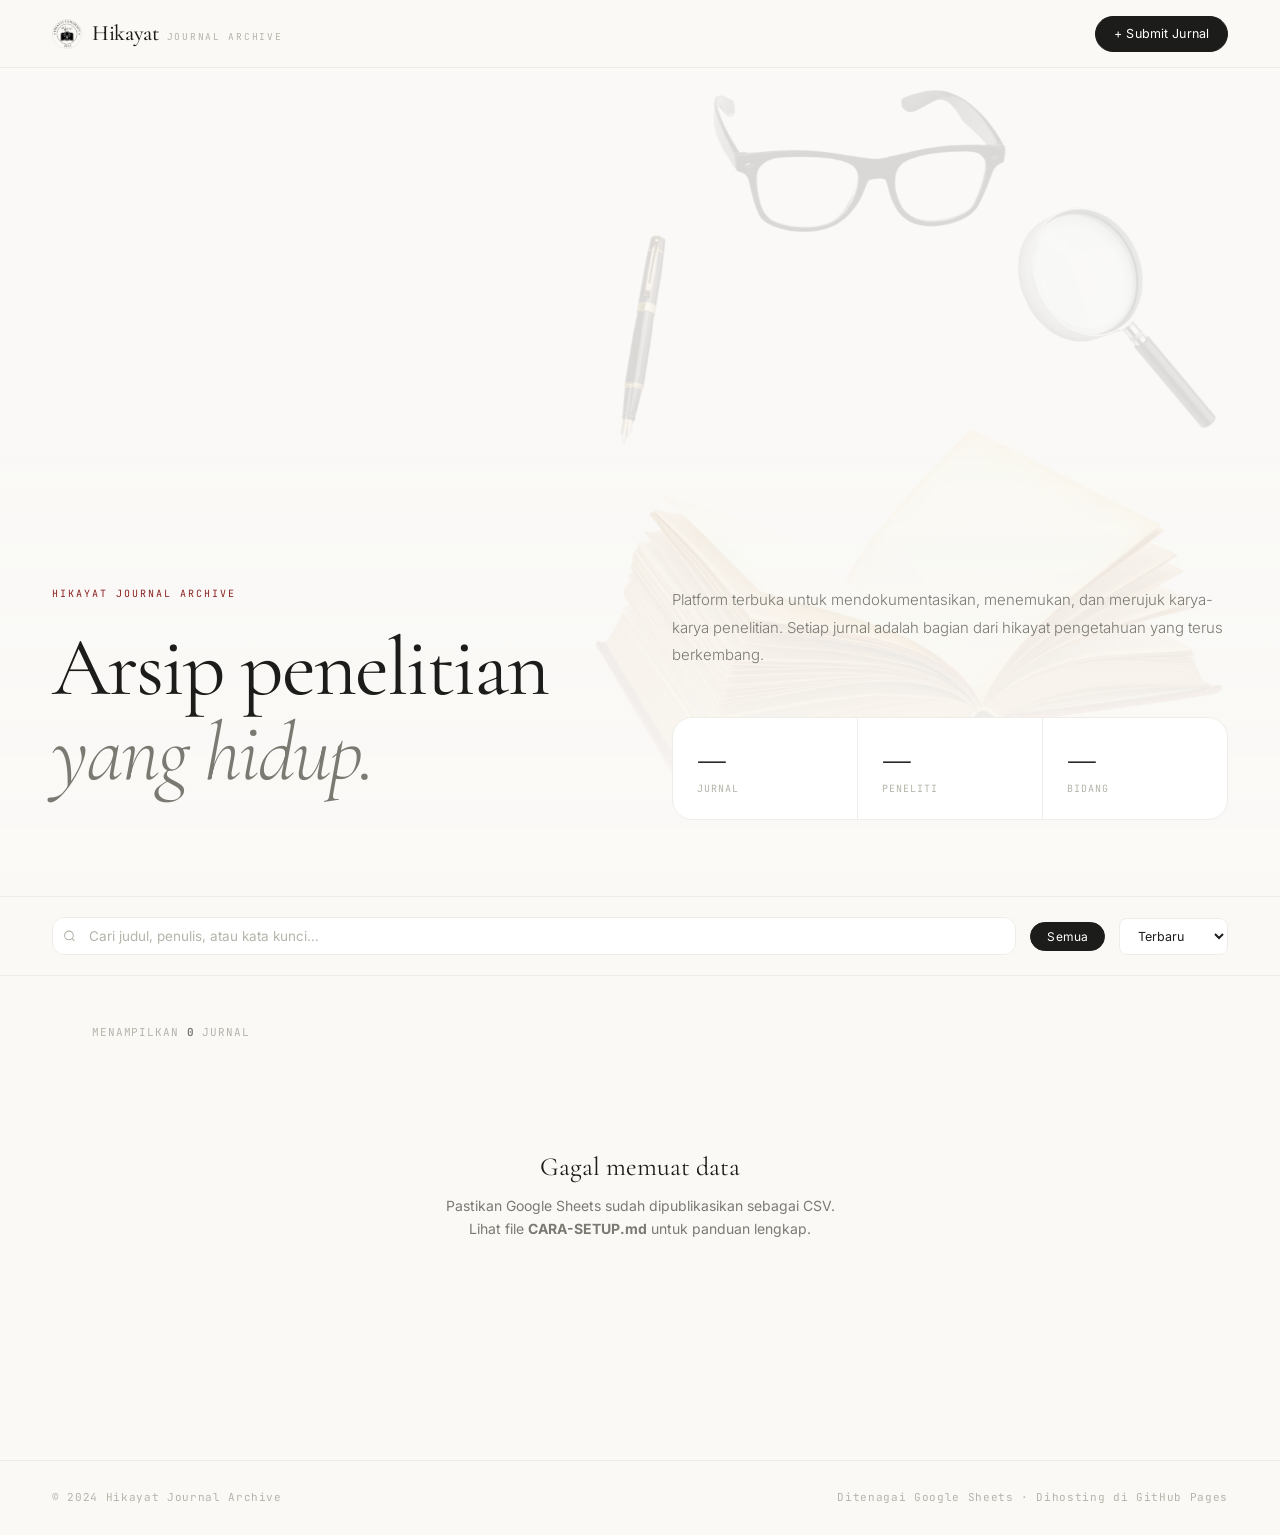
==== commit 4b62b8b5: "Update index.html" ====
--- a/index.html
+++ b/index.html
@@ -713,34 +713,8 @@
 
   // ── MODAL ──
   function openModal(id) {
-    const j = allData.find(x => x.id === id);
-    if (!j) return;
-
-    const pdfUrl  = driveToPDF(j.pdf);
-    const hasPDF  = pdfUrl !== "";
-    const hasLink = j.link && j.link !== "-" && j.link !== "";
-
-    document.getElementById("mBadge").innerHTML =
-      `<span class="badge ${badgeClass(j.bidang)}">${j.bidang || "Umum"}</span>`;
-    document.getElementById("mTitle").textContent = j.judul;
-    document.getElementById("mMetas").innerHTML = `
-      <div class="meta-item"><span class="meta-lbl">Penulis</span><span class="meta-val">${j.penulis}</span></div>
-      <div class="meta-item"><span class="meta-lbl">Tahun</span><span class="meta-val">${j.tahun}</span></div>
-      ${j.doi ? `<div class="meta-item"><span class="meta-lbl">DOI</span><span class="meta-val">${j.doi}</span></div>` : ""}
-      ${j.penerbit ? `<div class="meta-item"><span class="meta-lbl">Penerbit</span><span class="meta-val">${j.penerbit}</span></div>` : ""}
-    `;
-    document.getElementById("mAbstract").textContent = j.abstrak;
-    document.getElementById("mKw").innerHTML =
-      (j["kata kunci"] || "").split(";").filter(Boolean)
-        .map(k => `<span class="kw">${k.trim()}</span>`).join("");
-    document.getElementById("mCta").innerHTML = `
-      ${hasPDF  ? `<a href="${pdfUrl}" class="cta-dl"  target="_blank" rel="noopener">${icoDl} Unduh PDF</a>` : ""}
-      ${hasLink ? `<a href="${j.link}" class="cta-ext" target="_blank" rel="noopener">${icoExt} Buka di sumber</a>` : ""}
-    `;
-
-    document.getElementById("overlay").classList.add("open");
-    document.body.style.overflow = "hidden";
-  }
+  window.location.href = "jurnal.html?id=" + id;
+}
 
   function closeModal() {
     document.getElementById("overlay").classList.remove("open");
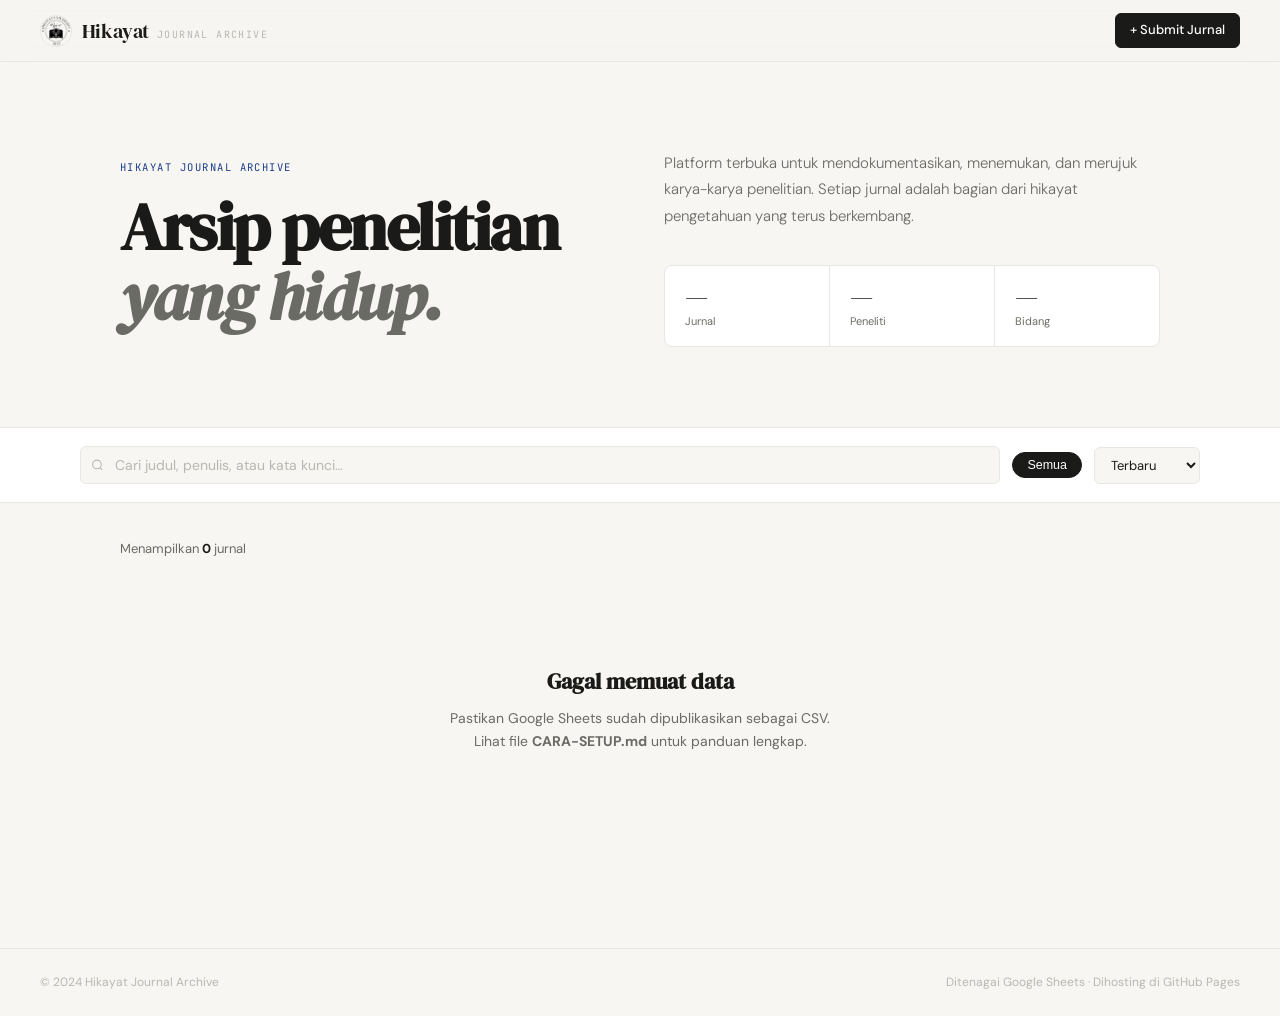
==== commit 75729199: "Update index.html" ====
--- a/index.html
+++ b/index.html
@@ -380,14 +380,21 @@
     footer p { font-size: 12px; color: var(--ink-faint); }
 
     /* ── RESPONSIVE ── */
-    @media (max-width: 780px) {
-      nav, .filter-bar, .grid-section, footer { padding-left: 20px; padding-right: 20px; }
-      .hero { grid-template-columns: 1fr; padding: 52px 20px 40px; gap: 32px; }
-      .hero-title { font-size: 40px; }
-      .journal-grid { grid-template-columns: 1fr; }
-      .modal-hd, .modal-bd { padding-left: 20px; padding-right: 20px; }
-      .hero-stats { grid-template-columns: repeat(3,1fr); }
-    }
+@media (max-width: 780px) {
+  nav, .filter-bar, .grid-section, footer { padding-left: 20px; padding-right: 20px; }
+  .hero { grid-template-columns: 1fr; padding: 48px 20px 40px; min-height: auto; gap: 28px; }
+  .hero-title { font-size: 42px; }
+  .journal-grid { grid-template-columns: 1fr; }
+  .modal-hd, .modal-bd { padding-left: 20px; padding-right: 20px; }
+  .hero-stats { grid-template-columns: repeat(3,1fr); }
+  .card { flex-direction: column; min-height: auto; border-left: none; border-top: 3px solid transparent; }
+  .card:hover { border-left-color: transparent; border-top-color: var(--accent); }
+  .card-cover { width: 100%; height: 180px; }
+  .card-cover img { width: 100%; height: 100%; object-fit: cover; }
+  .card-body { padding: 18px 20px; }
+  .card-title { font-size: 18px; }
+}
+
 
     @media (prefers-reduced-motion: reduce) {
       *, *::before, *::after { transition: none !important; animation: none !important; }
@@ -505,7 +512,7 @@
   // ════════════════════════════════════════════════
   // ⚙️  KONFIGURASI — GANTI BAGIAN INI
   // ════════════════════════════════════════════════
-  const SHEET_CSV_URL = "https://docs.google.com/spreadsheets/d/e/2PACX-1vS3NnGuIRou-yGn_Ly-YJFFwL18UWakhwrKK1UG0dIv_1KqaBICXdNUMzrRw3vczjFv44ZfTTjS-w7l/pub?gid=0&single=true&output=csv";
+  const SHEET_CSV_URL = "https://docs.google.com/spreadsheets/d/e/2PACX-1vS3NnGuIRou-yGn_Ly-YJFFwL18UWakhwrKK1UG0dIv_1KqaBICXdNUMzrRw3vczjFv44ZfTTjS-w7l/pub?gid=1344866496&single=true&output=csv";
   // Contoh: "https://docs.google.com/spreadsheets/d/xxxx/export?format=csv&gid=0"
   // Cara dapat URL ini: lihat CARA-SETUP.md
   // ════════════════════════════════════════════════
@@ -586,8 +593,15 @@
 
       const obj = { id: idx + 1 };
       headers.forEach((h, i) => { obj[h] = (cols[i] || "").replace(/^"|"$/g, "").trim(); });
+      // Normalisasi nama kolom dari Form Responses 1
+      if (!obj.judul   && obj["judul jurnal"])  obj.judul   = obj["judul jurnal"];
+      if (!obj.tahun   && obj["tahun terbit"])  obj.tahun   = obj["tahun terbit"];
+      if (!obj.link    && obj["link jurnal"])   obj.link    = obj["link jurnal"];
+      if (!obj.pdf     && obj["link pdf"])      obj.pdf     = obj["link pdf"];
+      if (!obj.sampul  && obj["link sampul"])   obj.sampul  = obj["link sampul"];
+      if (!obj.abstrak && obj["abstrak"])       obj.abstrak = obj["abstrak"];
       return obj;
-    }).filter(r => r.judul); // skip empty rows
+    }).filter(r => r.judul || r["judul jurnal"]); // skip empty rows
   }
 
   // ── LOAD FROM SHEETS ──
@@ -693,7 +707,7 @@
           </div>
           <h3 class="card-title">${j.judul}</h3>
           <p class="card-authors">${j.penulis}</p>
-          <p class="card-abstract">${j.abstrak}</p>
+          <p class="card-abstract">${(j.abstrak||"").slice(0,200)}${(j.abstrak||"").length > 200 ? "…" : ""}</p>
           <div class="card-foot">
             <span class="card-doi">${j.doi ? "doi: " + j.doi : ""}</span>
             <div class="card-acts">
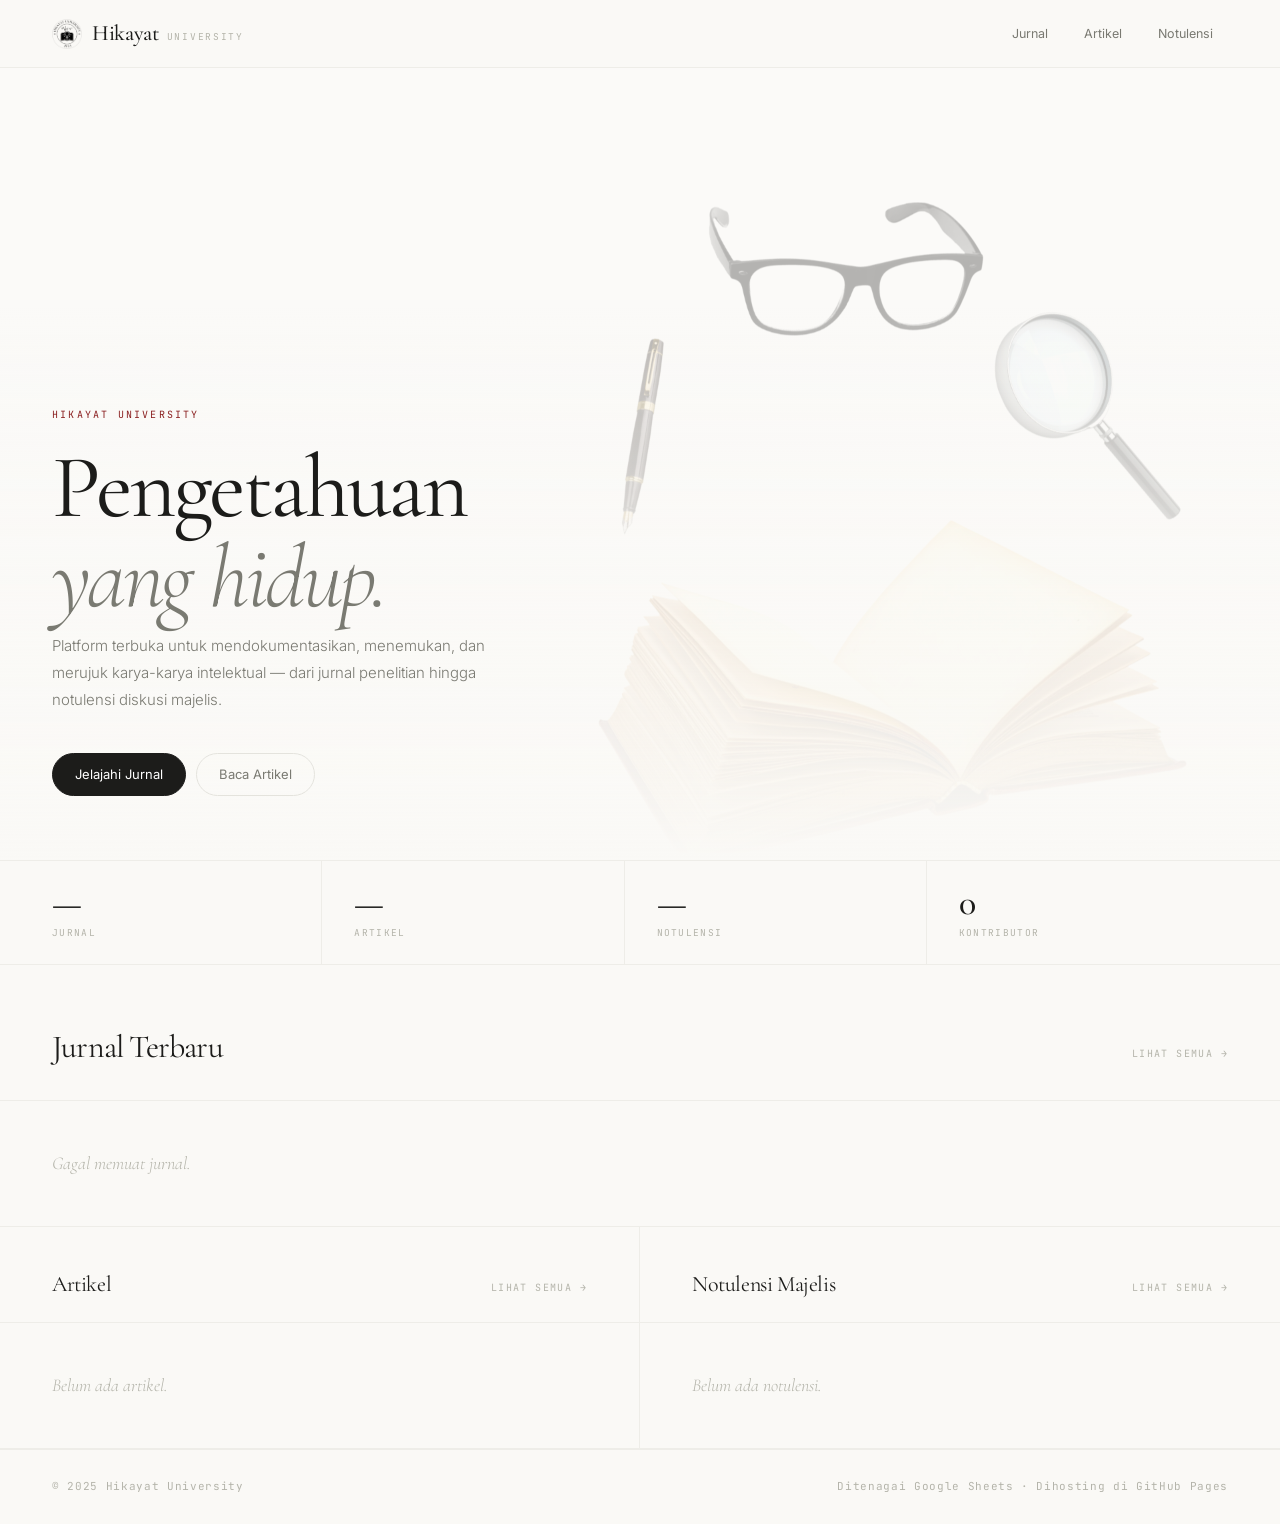
==== commit d49072dd: "Rename homepage.html to index.html" ====
--- a/index.html
+++ b/index.html
@@ -3,27 +3,27 @@
 <head>
   <meta charset="UTF-8" />
   <meta name="viewport" content="width=device-width, initial-scale=1.0" />
-  <title>Hikayat Journal Archive</title>
+  <title>Hikayat University</title>
   <link rel="preconnect" href="https://fonts.googleapis.com" />
   <link rel="preconnect" href="https://fonts.gstatic.com" crossorigin />
-  <link href="https://fonts.googleapis.com/css2?family=DM+Serif+Display:ital@0;1&family=DM+Sans:ital,opsz,wght@0,9..40,300;0,9..40,400;0,9..40,500;1,9..40,300&family=JetBrains+Mono:wght@400;500&display=swap" rel="stylesheet" />
+  <link href="https://fonts.googleapis.com/css2?family=Cormorant+Garamond:ital,wght@0,300;0,400;0,500;0,600;1,300;1,400;1,500&family=Inter:wght@300;400;500&family=JetBrains+Mono:wght@400;500&display=swap" rel="stylesheet" />
   <style>
     *, *::before, *::after { box-sizing: border-box; margin: 0; padding: 0; }
 
     :root {
-      --ink:        #1a1a18;
-      --ink-light:  #6b6b65;
-      --ink-faint:  #b8b8b0;
-      --paper:      #f7f6f2;
-      --paper-dim:  #e8e7e2;
-      --accent:     #1d3f8a;
+      --ink:        #1c1c1a;
+      --ink-light:  #7a7a72;
+      --ink-faint:  #b4b4aa;
+      --paper:      #faf9f6;
+      --paper-dim:  #eeede8;
+      --paper-mid:  #e4e3dd;
+      --accent:     #8b2020;
       --white:      #ffffff;
 
-      --f-display: 'DM Serif Display', Georgia, serif;
-      --f-body:    'DM Sans', system-ui, sans-serif;
+      --f-display: 'Cormorant Garamond', Georgia, serif;
+      --f-body:    'Inter', system-ui, sans-serif;
       --f-mono:    'JetBrains Mono', monospace;
-      --r: 6px;
-      --t: 200ms cubic-bezier(0.25, 0.46, 0.45, 0.94);
+      --t: 220ms cubic-bezier(0.25, 0.46, 0.45, 0.94);
     }
 
     html { scroll-behavior: smooth; }
@@ -39,11 +39,11 @@
     /* ── NAV ── */
     nav {
       position: sticky; top: 0; z-index: 100;
-      background: rgba(247,246,242,0.9);
-      backdrop-filter: blur(14px);
-      -webkit-backdrop-filter: blur(14px);
-      border-bottom: 1px solid var(--paper-dim);
-      padding: 0 40px; height: 62px;
+      background: rgba(250, 249, 246, 0.92);
+      backdrop-filter: blur(20px);
+      -webkit-backdrop-filter: blur(20px);
+      border-bottom: 1px solid var(--paper-dim);
+      padding: 0 52px; height: 68px;
       display: flex; align-items: center; justify-content: space-between;
     }
 
@@ -51,198 +51,225 @@
       text-decoration: none; color: var(--ink);
       display: flex; align-items: center; gap: 10px;
     }
-    .nav-brand img {
-      height: 32px; width: auto;
-      display: block; flex-shrink: 0;
-    }
+    .nav-brand img { height: 30px; width: auto; }
     .nav-brand-word {
       font-family: var(--f-display);
-      font-size: 20px; letter-spacing: -0.4px;
+      font-size: 22px; font-weight: 500; letter-spacing: -0.3px;
     }
     .nav-brand-sub {
       font-family: var(--f-mono);
-      font-size: 10px; letter-spacing: 0.14em;
+      font-size: 9.5px; letter-spacing: 0.18em;
       text-transform: uppercase; color: var(--ink-faint);
     }
 
-    .nav-right {
-      display: flex; align-items: center; gap: 10px;
-    }
-    .btn-sm {
-      padding: 6px 14px; border-radius: var(--r);
-      font-family: var(--f-body); font-size: 13px; font-weight: 500;
-      cursor: pointer; border: 1px solid var(--paper-dim);
-      background: none; color: var(--ink);
-      transition: all var(--t); text-decoration: none; display: inline-flex; align-items: center;
-    }
-    .btn-sm:hover { border-color: var(--ink); }
-    .btn-sm.fill { background: var(--ink); color: var(--white); border-color: var(--ink); }
-    .btn-sm.fill:hover { opacity: 0.75; }
+    .nav-links {
+      display: flex; align-items: center; gap: 6px;
+    }
+    .nav-link {
+      font-family: var(--f-body); font-size: 12.5px;
+      color: var(--ink-light); text-decoration: none;
+      padding: 6px 14px; border-radius: 100px;
+      border: 1px solid transparent;
+      transition: all var(--t);
+    }
+    .nav-link:hover { color: var(--ink); border-color: var(--paper-mid); }
+    .nav-link.active { color: var(--ink); border-color: var(--paper-mid); background: var(--white); }
 
     /* ── HERO ── */
     .hero {
-      padding: 88px 40px 72px;
-      max-width: 1120px; margin: 0 auto;
-      display: grid; grid-template-columns: 1fr 1fr; gap: 48px; align-items: end;
-    }
-
-    .hero-left {}
+      min-height: 88vh;
+      display: flex; flex-direction: column;
+      justify-content: flex-end;
+      padding: 0 52px 64px;
+      position: relative;
+      overflow: hidden;
+    }
+
+    .hero-bg {
+      position: absolute; inset: 0;
+      background-image: url('hero.png');
+      background-size: cover;
+      background-position: center 30%;
+      opacity: 0.28;
+      will-change: transform;
+    }
+
+    .hero-gradient {
+      position: absolute; inset: 0;
+      background: linear-gradient(
+        to bottom,
+        transparent 30%,
+        rgba(250,249,246,0.6) 65%,
+        var(--paper) 100%
+      );
+    }
+
+    .hero-content {
+      position: relative; z-index: 2;
+      max-width: 860px;
+    }
+
     .hero-eyebrow {
       font-family: var(--f-mono);
-      font-size: 10.5px; letter-spacing: 0.14em;
+      font-size: 10px; letter-spacing: 0.22em;
       text-transform: uppercase; color: var(--accent);
-      margin-bottom: 18px;
-    }
+      margin-bottom: 20px;
+    }
+
     .hero-title {
       font-family: var(--f-display);
-      font-size: clamp(38px, 5.5vw, 66px);
-      line-height: 1.06; letter-spacing: -1.5px;
-      margin-bottom: 22px;
-    }
-    .hero-title em { font-style: italic; color: var(--ink-light); }
-
-    .hero-right {
-      padding-bottom: 8px;
-    }
+      font-size: clamp(52px, 7vw, 96px);
+      font-weight: 400; line-height: 1.0;
+      letter-spacing: -3px; color: var(--ink);
+      margin-bottom: 10px;
+    }
+    .hero-title em {
+      font-style: italic; font-weight: 300;
+      color: var(--ink-light);
+    }
+
     .hero-sub {
-      font-size: 15px; font-weight: 300; color: var(--ink-light);
-      line-height: 1.75; margin-bottom: 36px;
-    }
-    .hero-stats {
-      display: grid; grid-template-columns: repeat(3, 1fr);
-      gap: 1px; background: var(--paper-dim);
-      border: 1px solid var(--paper-dim); border-radius: 8px; overflow: hidden;
-    }
-    .stat {
-      background: var(--white); padding: 16px 20px;
-      display: flex; flex-direction: column; gap: 3px;
-    }
+      font-size: 15px; font-weight: 300;
+      color: var(--ink-light); line-height: 1.8;
+      max-width: 480px; margin-bottom: 40px;
+    }
+
+    .hero-cta {
+      display: flex; gap: 10px; flex-wrap: wrap;
+    }
+
+    .btn-primary {
+      display: inline-flex; align-items: center; gap: 8px;
+      font-family: var(--f-body); font-size: 13px; font-weight: 400;
+      color: var(--white); background: var(--ink);
+      border: 1px solid var(--ink); border-radius: 100px;
+      padding: 10px 22px; text-decoration: none;
+      transition: all var(--t);
+    }
+    .btn-primary:hover { background: #333330; border-color: #333330; }
+
+    .btn-outline {
+      display: inline-flex; align-items: center; gap: 8px;
+      font-family: var(--f-body); font-size: 13px; font-weight: 400;
+      color: var(--ink-light); background: transparent;
+      border: 1px solid var(--paper-mid); border-radius: 100px;
+      padding: 10px 22px; text-decoration: none;
+      transition: all var(--t);
+    }
+    .btn-outline:hover { border-color: var(--ink-faint); color: var(--ink); }
+
+    /* ── STATS BAR ── */
+    .stats-bar {
+      border-top: 1px solid var(--paper-dim);
+      border-bottom: 1px solid var(--paper-dim);
+      padding: 0 52px;
+      display: flex; align-items: stretch;
+    }
+    .stat-item {
+      flex: 1; padding: 24px 0;
+      display: flex; flex-direction: column; gap: 4px;
+      border-right: 1px solid var(--paper-dim);
+      padding-right: 32px; margin-right: 32px;
+    }
+    .stat-item:last-child { border-right: none; margin-right: 0; }
     .stat-num {
-      font-family: var(--f-display); font-size: 28px;
-      letter-spacing: -1px; line-height: 1;
-    }
-    .stat-label { font-size: 11px; color: var(--ink-light); }
-
-    /* ── LOADING ── */
-    .loading-bar {
-      height: 2px; background: var(--paper-dim);
-      position: fixed; top: 62px; left: 0; right: 0; z-index: 99;
-      overflow: hidden;
-    }
-    .loading-bar::after {
-      content: '';
-      display: block; height: 100%; width: 40%;
-      background: var(--accent);
-      animation: slide 1.2s ease-in-out infinite;
-    }
-    @keyframes slide {
-      0% { transform: translateX(-100%); }
-      100% { transform: translateX(350%); }
-    }
-    .loading-bar.hidden { display: none; }
-
-    /* ── FILTER BAR ── */
-    .filter-bar {
-      border-top: 1px solid var(--paper-dim);
-      border-bottom: 1px solid var(--paper-dim);
-      background: var(--white);
-      padding: 18px 40px;
-      position: sticky; top: 62px; z-index: 90;
-    }
-    .filter-inner {
-      max-width: 1120px; margin: 0 auto;
-      display: flex; align-items: center; gap: 12px; flex-wrap: wrap;
-    }
-    .search-wrap { position: relative; flex: 1; min-width: 220px; }
-    .search-ico {
-      position: absolute; left: 11px; top: 50%; transform: translateY(-50%);
-      color: var(--ink-faint); pointer-events: none;
-    }
-    .search-input {
-      width: 100%; padding: 9px 12px 9px 34px;
-      border: 1px solid var(--paper-dim); border-radius: var(--r);
-      background: var(--paper); font-family: var(--f-body);
-      font-size: 14px; color: var(--ink); outline: none;
-      transition: border-color var(--t);
-    }
-    .search-input:focus { border-color: var(--accent); }
-    .search-input::placeholder { color: var(--ink-faint); }
-
-    .chips { display: flex; gap: 6px; flex-wrap: wrap; }
-    .chip {
-      padding: 5px 14px; border-radius: 100px;
-      border: 1px solid var(--paper-dim);
-      font-size: 12.5px; font-weight: 500; color: var(--ink-light);
-      background: var(--paper); cursor: pointer;
-      transition: all var(--t); white-space: nowrap;
-    }
-    .chip:hover { border-color: var(--ink-light); color: var(--ink); }
-    .chip.on { background: var(--ink); border-color: var(--ink); color: var(--white); }
-
-    .sort-sel {
-      padding: 8px 12px; border: 1px solid var(--paper-dim);
-      border-radius: var(--r); font-family: var(--f-body);
-      font-size: 13px; color: var(--ink); background: var(--paper); outline: none; cursor: pointer;
-    }
-
-    /* ── GRID ── */
-    .grid-section {
-      max-width: 1120px; margin: 0 auto;
-      padding: 36px 40px 96px;
-    }
-    .grid-meta {
-      display: flex; align-items: center; justify-content: space-between;
-      margin-bottom: 24px;
-    }
-    .grid-count { font-size: 13px; color: var(--ink-light); }
-    .grid-count strong { color: var(--ink); }
-
-    .journal-grid {
+      font-family: var(--f-display);
+      font-size: 36px; font-weight: 500;
+      letter-spacing: -1.5px; color: var(--ink);
+      line-height: 1;
+    }
+    .stat-lbl {
+      font-family: var(--f-mono); font-size: 9.5px;
+      letter-spacing: 0.14em; text-transform: uppercase;
+      color: var(--ink-faint);
+    }
+
+    /* ── SECTION HEADER ── */
+    .section-header {
+      display: flex; align-items: baseline;
+      justify-content: space-between;
+      padding: 56px 52px 28px;
+      border-bottom: 1px solid var(--paper-dim);
+    }
+    .section-title {
+      font-family: var(--f-display);
+      font-size: 32px; font-weight: 400;
+      letter-spacing: -0.8px; color: var(--ink);
+    }
+    .section-link {
+      font-family: var(--f-mono); font-size: 10px;
+      letter-spacing: 0.14em; text-transform: uppercase;
+      color: var(--ink-faint); text-decoration: none;
+      transition: color var(--t);
+    }
+    .section-link:hover { color: var(--accent); }
+
+    /* ── FEATURED JURNAL ── */
+    .featured-jurnal {
       display: grid;
-      grid-template-columns: 1fr;
-      gap: 1px; background: var(--paper-dim);
-      border: 1px solid var(--paper-dim); border-radius: 10px; overflow: hidden;
-    }
-
-    /* ── CARD ── */
-    .card {
-      background: var(--white);
-      display: flex; flex-direction: row;
+      grid-template-columns: 1fr 1fr;
+      border-bottom: 1px solid var(--paper-dim);
+    }
+
+    .featured-main {
+      padding: 40px 52px;
+      border-right: 1px solid var(--paper-dim);
+      display: flex; flex-direction: column; gap: 14px;
       cursor: pointer; transition: background var(--t);
-      overflow: hidden; min-height: 180px;
-    }
-    .card:hover { background: #fafaf8; }
-    .card-cover {
-      width: 200px; flex-shrink: 0;
-      overflow: hidden; background: var(--paper);
-      position: relative;
-    }
-    .card-cover img {
-      width: 100%; height: 100%;
-      object-fit: cover; display: block;
-      transition: transform 0.4s ease;
-    }
-    .card:hover .card-cover img { transform: scale(1.04); }
-    .card-cover-placeholder {
-      width: 100%; height: 100%;
-      display: flex; align-items: center; justify-content: center;
-      background: var(--paper);
-    }
-    .card-cover-placeholder span {
-      font-family: var(--f-mono); font-size: 10px;
+      text-decoration: none; color: inherit;
+    }
+    .featured-main:hover { background: var(--white); }
+
+    .featured-side {
+      display: flex; flex-direction: column;
+    }
+    .featured-side-item {
+      padding: 28px 40px;
+      border-bottom: 1px solid var(--paper-dim);
+      display: flex; flex-direction: column; gap: 8px;
+      cursor: pointer; transition: background var(--t);
+      text-decoration: none; color: inherit;
+    }
+    .featured-side-item:last-child { border-bottom: none; }
+    .featured-side-item:hover { background: var(--white); }
+
+    .feat-eyebrow {
+      font-family: var(--f-mono); font-size: 9.5px;
+      letter-spacing: 0.14em; text-transform: uppercase;
+      color: var(--ink-faint);
+      display: flex; align-items: center; gap: 10px;
+    }
+    .feat-eyebrow span.dot {
+      width: 4px; height: 4px; border-radius: 50%;
+      background: var(--accent); flex-shrink: 0;
+    }
+
+    .feat-title-main {
+      font-family: var(--f-display);
+      font-size: 28px; font-weight: 400;
+      line-height: 1.18; letter-spacing: -0.5px;
+      color: var(--ink);
+    }
+    .feat-title-side {
+      font-family: var(--f-display);
+      font-size: 19px; font-weight: 400;
+      line-height: 1.25; letter-spacing: -0.2px;
+      color: var(--ink);
+    }
+
+    .feat-authors {
+      font-size: 12px; font-weight: 300;
+      color: var(--ink-faint);
+    }
+    .feat-abstract {
+      font-size: 13.5px; font-weight: 300;
+      color: var(--ink-light); line-height: 1.7;
+    }
+
+    .badge {
+      font-family: var(--f-mono); font-size: 9.5px;
       letter-spacing: 0.1em; text-transform: uppercase;
-      color: var(--ink-faint); writing-mode: vertical-rl;
-    }
-    .card-body {
-      padding: 20px 22px;
-      display: flex; flex-direction: column; gap: 10px;
-      flex: 1; min-width: 0;
-    }
-    .card-top { display: flex; align-items: flex-start; justify-content: space-between; gap: 10px; }
-    .badge {
-      font-family: var(--f-mono); font-size: 10px; font-weight: 500;
-      letter-spacing: 0.08em; text-transform: uppercase;
-      padding: 3px 10px; border-radius: 4px; white-space: nowrap;
+      padding: 3px 10px; border-radius: 100px; display: inline-block;
     }
     .b-sains      { background:#edf2ff; color:#2b5ce6; }
     .b-sosial     { background:#fff4e6; color:#c26400; }
@@ -253,336 +280,241 @@
     .b-pendidikan { background:#fff9db; color:#896a00; }
     .b-lain       { background:#f1f3f5; color:#495057; }
 
-    .card-year { font-family: var(--f-mono); font-size: 11px; color: var(--ink-faint); }
-    .card-title {
-      font-family: var(--f-display); font-size: 18px;
-      line-height: 1.3; letter-spacing: -0.3px;
-    }
-    .card-authors { font-size: 12.5px; color: var(--ink-light); font-weight: 300; }
-    .card-abstract {
-      font-size: 13px; color: var(--ink-light); line-height: 1.65;
-      display: -webkit-box; -webkit-line-clamp: 3;
-      -webkit-box-orient: vertical; overflow: hidden;
-    }
-    .card-foot {
-      display: flex; align-items: center; justify-content: space-between;
-      margin-top: auto; padding-top: 14px;
-      border-top: 1px solid var(--paper-dim);
-    }
-    .card-doi {
-      font-family: var(--f-mono); font-size: 10px; color: var(--ink-faint);
-      text-decoration: none; overflow: hidden; text-overflow: ellipsis; white-space: nowrap;
-      max-width: 160px;
-    }
-    .card-doi:hover { color: var(--accent); }
-    .card-acts { display: flex; gap: 6px; }
-    .act {
-      display: flex; align-items: center; gap: 5px;
-      padding: 5px 11px; border-radius: 4px;
-      font-size: 12px; font-weight: 500; cursor: pointer;
-      border: 1px solid transparent; transition: all var(--t);
-      text-decoration: none;
-    }
-    .act-link { background: var(--paper); border-color: var(--paper-dim); color: var(--ink); }
-    .act-link:hover { border-color: var(--ink-light); }
-    .act-dl { background: var(--ink); color: var(--white); }
-    .act-dl:hover { opacity: 0.8; }
-
-    /* ── EMPTY / ERROR ── */
-    .state-box {
-      padding: 80px 32px; text-align: center;
-      color: var(--ink-light); display: none;
-    }
-    .state-box.show { display: block; }
-    .state-box h3 { font-family: var(--f-display); font-size: 22px; margin-bottom: 8px; color: var(--ink); }
-    .state-box p { font-size: 14px; margin-bottom: 20px; }
-    .state-box a { color: var(--accent); }
-
-    /* ── MODAL ── */
-    .overlay {
-      position: fixed; inset: 0;
-      background: rgba(26,26,24,0.5);
-      backdrop-filter: blur(5px);
-      z-index: 200; display: flex;
-      align-items: center; justify-content: center;
-      padding: 24px; opacity: 0; pointer-events: none;
-      transition: opacity var(--t);
-    }
-    .overlay.open { opacity: 1; pointer-events: all; }
-    .modal {
-      background: var(--white); border-radius: 12px;
-      width: 100%; max-width: 700px; max-height: 90vh; overflow-y: auto;
-      transform: translateY(14px); transition: transform var(--t);
-    }
-    .overlay.open .modal { transform: translateY(0); }
-
-    .modal-hd {
-      padding: 30px 32px 0;
-      display: flex; align-items: flex-start; justify-content: space-between; gap: 16px;
-    }
-    .modal-close {
-      background: var(--paper); border: none; width: 30px; height: 30px;
-      border-radius: 50%; cursor: pointer; font-size: 18px; color: var(--ink-light);
-      display: flex; align-items: center; justify-content: center; flex-shrink: 0;
+    /* ── ARTIKEL + NOTULENSI GRID ── */
+    .two-col {
+      display: grid;
+      grid-template-columns: 1fr 1fr;
+      border-bottom: 1px solid var(--paper-dim);
+    }
+
+    .col-section {
+      display: flex; flex-direction: column;
+    }
+    .col-section:first-child {
+      border-right: 1px solid var(--paper-dim);
+    }
+
+    .col-header {
+      padding: 40px 52px 20px;
+      border-bottom: 1px solid var(--paper-dim);
+      display: flex; align-items: baseline;
+      justify-content: space-between;
+    }
+    .col-title {
+      font-family: var(--f-display);
+      font-size: 22px; font-weight: 400;
+      letter-spacing: -0.4px;
+    }
+
+    .col-items { flex: 1; }
+
+    .col-item {
+      padding: 24px 52px;
+      border-bottom: 1px solid var(--paper-dim);
+      display: flex; flex-direction: column; gap: 6px;
+      text-decoration: none; color: inherit;
       transition: background var(--t);
-    }
-    .modal-close:hover { background: var(--paper-dim); }
-    .modal-bd { padding: 20px 32px 32px; }
-    .modal-title {
-      font-family: var(--f-display); font-size: 25px;
-      line-height: 1.25; letter-spacing: -0.4px; margin-bottom: 16px;
-    }
-    .modal-metas {
-      display: flex; gap: 28px; flex-wrap: wrap;
-      padding-bottom: 20px; border-bottom: 1px solid var(--paper-dim); margin-bottom: 22px;
-    }
-    .meta-item { display: flex; flex-direction: column; gap: 2px; }
-    .meta-lbl {
-      font-family: var(--f-mono); font-size: 10px;
-      letter-spacing: 0.1em; text-transform: uppercase; color: var(--ink-faint);
-    }
-    .meta-val { font-size: 14px; }
-    .sec-lbl {
-      font-size: 10.5px; font-weight: 600; letter-spacing: 0.1em;
-      text-transform: uppercase; color: var(--ink-light); margin-bottom: 10px;
-    }
-    .modal-abstract { font-size: 14.5px; line-height: 1.78; font-weight: 300; margin-bottom: 24px; }
-    .kw-wrap { display: flex; gap: 6px; flex-wrap: wrap; margin-bottom: 28px; }
-    .kw {
-      padding: 4px 12px; background: var(--paper);
-      border: 1px solid var(--paper-dim); border-radius: 100px;
-      font-size: 12px; color: var(--ink-light);
-    }
-    .modal-cta { display: flex; gap: 10px; }
-    .cta-dl {
-      display: flex; align-items: center; gap: 8px;
-      padding: 10px 20px; background: var(--ink); color: var(--white);
-      border-radius: var(--r); font-size: 14px; font-weight: 500;
-      text-decoration: none; transition: opacity var(--t); border: none; cursor: pointer;
-      font-family: var(--f-body);
-    }
-    .cta-dl:hover { opacity: 0.8; }
-    .cta-ext {
-      display: flex; align-items: center; gap: 8px;
-      padding: 10px 20px; background: none; color: var(--ink);
-      border: 1px solid var(--paper-dim); border-radius: var(--r);
-      font-size: 14px; font-weight: 500; text-decoration: none;
-      transition: border-color var(--t); font-family: var(--f-body);
-    }
-    .cta-ext:hover { border-color: var(--ink); }
+      cursor: pointer;
+    }
+    .col-item:last-child { border-bottom: none; }
+    .col-item:hover { background: var(--white); }
+
+    .col-item-date {
+      font-family: var(--f-mono); font-size: 9px;
+      letter-spacing: 0.12em; text-transform: uppercase;
+      color: var(--ink-faint);
+    }
+    .col-item-title {
+      font-family: var(--f-display);
+      font-size: 17px; font-weight: 400;
+      line-height: 1.28; letter-spacing: -0.2px;
+      color: var(--ink);
+    }
+    .col-item-meta {
+      font-size: 12px; font-weight: 300;
+      color: var(--ink-faint);
+    }
+    .col-item-excerpt {
+      font-size: 13px; font-weight: 300;
+      color: var(--ink-light); line-height: 1.65;
+    }
+
+    .col-empty {
+      padding: 48px 52px;
+      font-family: var(--f-display);
+      font-size: 18px; font-weight: 300;
+      color: var(--ink-faint); font-style: italic;
+    }
 
     /* ── FOOTER ── */
     footer {
+      padding: 28px 52px;
       border-top: 1px solid var(--paper-dim);
-      padding: 24px 40px;
-      display: flex; align-items: center; justify-content: space-between;
-    }
-    footer p { font-size: 12px; color: var(--ink-faint); }
+      display: flex; align-items: center;
+      justify-content: space-between;
+    }
+    footer p {
+      font-family: var(--f-mono); font-size: 11px;
+      color: var(--ink-faint); letter-spacing: 0.06em;
+    }
+
+    /* ── LOADING ── */
+    .skeleton {
+      background: linear-gradient(90deg, var(--paper-dim) 25%, var(--paper) 50%, var(--paper-dim) 75%);
+      background-size: 200% 100%;
+      animation: shimmer 1.5s infinite;
+      border-radius: 4px;
+    }
+    @keyframes shimmer {
+      0% { background-position: 200% 0; }
+      100% { background-position: -200% 0; }
+    }
 
     /* ── RESPONSIVE ── */
-@media (max-width: 780px) {
-  nav, .filter-bar, .grid-section, footer { padding-left: 20px; padding-right: 20px; }
-  .hero { grid-template-columns: 1fr; padding: 48px 20px 40px; min-height: auto; gap: 28px; }
-  .hero-title { font-size: 42px; }
-  .journal-grid { grid-template-columns: 1fr; }
-  .modal-hd, .modal-bd { padding-left: 20px; padding-right: 20px; }
-  .hero-stats { grid-template-columns: repeat(3,1fr); }
-  .card { flex-direction: column; min-height: auto; border-left: none; border-top: 3px solid transparent; }
-  .card:hover { border-left-color: transparent; border-top-color: var(--accent); }
-  .card-cover { width: 100%; height: 180px; }
-  .card-cover img { width: 100%; height: 100%; object-fit: cover; }
-  .card-body { padding: 18px 20px; }
-  .card-title { font-size: 18px; }
-}
-
+    @media (max-width: 780px) {
+      nav { padding: 0 20px; height: 60px; }
+      .nav-brand-sub { display: none; }
+      .nav-links { gap: 2px; }
+      .nav-link { font-size: 11px; padding: 5px 10px; }
+
+      .hero { padding: 0 20px 48px; min-height: 80vh; }
+      .hero-title { font-size: 48px; letter-spacing: -2px; }
+      .hero-sub { font-size: 14px; }
+
+      .stats-bar { padding: 0 20px; flex-wrap: wrap; }
+      .stat-item { min-width: 40%; border-right: none; margin-right: 0; padding: 20px 0; border-bottom: 1px solid var(--paper-dim); }
+      .stat-item:last-child { border-bottom: none; }
+
+      .section-header { padding: 36px 20px 20px; }
+      .featured-jurnal { grid-template-columns: 1fr; }
+      .featured-main { padding: 28px 20px; border-right: none; border-bottom: 1px solid var(--paper-dim); }
+      .featured-side-item { padding: 20px 20px; }
+
+      .two-col { grid-template-columns: 1fr; }
+      .col-section:first-child { border-right: none; border-bottom: 1px solid var(--paper-dim); }
+      .col-header { padding: 28px 20px 16px; }
+      .col-item { padding: 20px 20px; }
+      .col-empty { padding: 32px 20px; }
+
+      footer { padding: 20px; flex-direction: column; gap: 4px; align-items: flex-start; }
+    }
 
     @media (prefers-reduced-motion: reduce) {
       *, *::before, *::after { transition: none !important; animation: none !important; }
     }
   </style>
-<link rel="stylesheet" href="theme-light.css"/>  
 </head>
 <body>
 
-<!-- LOADING BAR -->
-<div class="loading-bar hidden" id="loadingBar"></div>
-
 <!-- NAV -->
 <nav>
-  <a href="#" class="nav-brand">
-    <img src="Logo.png" alt="Hikayat Journal Archive" />
+  <a href="index.html" class="nav-brand">
+    <img src="Logo.png" alt="Hikayat University" />
     <span style="display:flex;align-items:baseline;gap:8px;">
       <span class="nav-brand-word">Hikayat</span>
-      <span class="nav-brand-sub">Journal Archive</span>
+      <span class="nav-brand-sub">University</span>
     </span>
   </a>
-  <div class="nav-right">
-    <a href="https://docs.google.com/forms/d/e/1FAIpQLSdo7rt-7LvhdQxooAcohiVXdiB-h4tw01NuzOQYiD-ZIjbEWA/viewform?usp=publish-editor" target="_blank" class="btn-sm fill">+ Submit Jurnal</a>
+  <div class="nav-links">
+    <a href="jurnal/index.html" class="nav-link">Jurnal</a>
+    <a href="artikel/index.html" class="nav-link">Artikel</a>
+    <a href="notulensi/index.html" class="nav-link">Notulensi</a>
   </div>
 </nav>
 
 <!-- HERO -->
 <section class="hero">
-  <div class="hero-left">
-    <p class="hero-eyebrow">Hikayat Journal Archive</p>
-    <h1 class="hero-title">Arsip penelitian<br><em>yang hidup.</em></h1>
-  </div>
-  <div class="hero-right">
-    <p class="hero-sub">Platform terbuka untuk mendokumentasikan, menemukan, dan merujuk karya-karya penelitian. Setiap jurnal adalah bagian dari hikayat pengetahuan yang terus berkembang.</p>
-    <div class="hero-stats">
-      <div class="stat">
-        <span class="stat-num" id="sJurnal">—</span>
-        <span class="stat-label">Jurnal</span>
-      </div>
-      <div class="stat">
-        <span class="stat-num" id="sPenulis">—</span>
-        <span class="stat-label">Peneliti</span>
-      </div>
-      <div class="stat">
-        <span class="stat-num" id="sBidang">—</span>
-        <span class="stat-label">Bidang</span>
-      </div>
+  <div class="hero-bg" id="heroBg"></div>
+  <div class="hero-gradient"></div>
+  <div class="hero-content">
+    <p class="hero-eyebrow">Hikayat University</p>
+    <h1 class="hero-title">Pengetahuan<br><em>yang hidup.</em></h1>
+    <p class="hero-sub">Platform terbuka untuk mendokumentasikan, menemukan, dan merujuk karya-karya intelektual — dari jurnal penelitian hingga notulensi diskusi majelis.</p>
+    <div class="hero-cta">
+      <a href="jurnal/index.html" class="btn-primary">Jelajahi Jurnal</a>
+      <a href="artikel/index.html" class="btn-outline">Baca Artikel</a>
     </div>
   </div>
 </section>
 
-<!-- FILTER BAR -->
-<div class="filter-bar">
-  <div class="filter-inner">
-    <div class="search-wrap">
-      <svg class="search-ico" width="13" height="13" fill="none" stroke="currentColor" stroke-width="2" viewBox="0 0 24 24">
-        <circle cx="11" cy="11" r="8"/><path d="m21 21-4.35-4.35"/>
-      </svg>
-      <input type="text" id="searchInput" class="search-input" placeholder="Cari judul, penulis, atau kata kunci…" />
+<!-- STATS -->
+<div class="stats-bar">
+  <div class="stat-item">
+    <span class="stat-num" id="sJurnal">—</span>
+    <span class="stat-lbl">Jurnal</span>
+  </div>
+  <div class="stat-item">
+    <span class="stat-num" id="sArtikel">—</span>
+    <span class="stat-lbl">Artikel</span>
+  </div>
+  <div class="stat-item">
+    <span class="stat-num" id="sNotulensi">—</span>
+    <span class="stat-lbl">Notulensi</span>
+  </div>
+  <div class="stat-item">
+    <span class="stat-num" id="sPenulis">—</span>
+    <span class="stat-lbl">Kontributor</span>
+  </div>
+</div>
+
+<!-- FEATURED JURNAL -->
+<div class="section-header">
+  <h2 class="section-title">Jurnal Terbaru</h2>
+  <a href="jurnal/index.html" class="section-link">Lihat semua →</a>
+</div>
+<div class="featured-jurnal" id="featJurnal">
+  <!-- diisi JS -->
+</div>
+
+<!-- ARTIKEL + NOTULENSI -->
+<div class="two-col">
+  <!-- ARTIKEL -->
+  <div class="col-section">
+    <div class="col-header">
+      <span class="col-title">Artikel</span>
+      <a href="artikel/index.html" class="section-link">Lihat semua →</a>
     </div>
-    <div class="chips" id="chips">
-      <button class="chip on" data-f="semua">Semua</button>
+    <div class="col-items" id="featArtikel">
+      <!-- diisi JS -->
     </div>
-    <select class="sort-sel" id="sortSel">
-      <option value="terbaru">Terbaru</option>
-      <option value="terlama">Terlama</option>
-      <option value="az">Judul A–Z</option>
-    </select>
-  </div>
-</div>
-
-<!-- GRID -->
-<main class="grid-section">
-  <div class="grid-meta">
-    <p class="grid-count">Menampilkan <strong id="countTxt">—</strong> jurnal</p>
-  </div>
-  <div class="journal-grid" id="grid"></div>
-  <div class="state-box" id="emptyBox">
-    <h3>Tidak ada hasil</h3>
-    <p>Coba kata kunci atau filter yang berbeda.</p>
-  </div>
-  <div class="state-box" id="errorBox">
-    <h3>Gagal memuat data</h3>
-    <p>Pastikan Google Sheets sudah dipublikasikan sebagai CSV.<br>
-    Lihat file <strong>CARA-SETUP.md</strong> untuk panduan lengkap.</p>
-  </div>
-</main>
-
-<!-- MODAL -->
-<div class="overlay" id="overlay">
-  <div class="modal">
-    <div class="modal-hd">
-      <div id="mBadge"></div>
-      <button class="modal-close" id="mClose">×</button>
+  </div>
+
+  <!-- NOTULENSI -->
+  <div class="col-section">
+    <div class="col-header">
+      <span class="col-title">Notulensi Majelis</span>
+      <a href="notulensi/index.html" class="section-link">Lihat semua →</a>
     </div>
-    <div class="modal-bd">
-      <h2 class="modal-title" id="mTitle"></h2>
-      <div class="modal-metas" id="mMetas"></div>
-      <p class="sec-lbl">Abstrak</p>
-      <p class="modal-abstract" id="mAbstract"></p>
-      <p class="sec-lbl">Kata Kunci</p>
-      <div class="kw-wrap" id="mKw"></div>
-      <div class="modal-cta" id="mCta"></div>
+    <div class="col-items" id="featNotulensi">
+      <!-- diisi JS -->
     </div>
   </div>
 </div>
 
 <!-- FOOTER -->
 <footer>
-  <p>© 2024 Hikayat Journal Archive</p>
+  <p>© 2025 Hikayat University</p>
   <p>Ditenagai Google Sheets · Dihosting di GitHub Pages</p>
 </footer>
 
 <script>
-  // ════════════════════════════════════════════════
-  // ⚙️  KONFIGURASI — GANTI BAGIAN INI
-  // ════════════════════════════════════════════════
-  const SHEET_CSV_URL = "https://docs.google.com/spreadsheets/d/e/2PACX-1vS3NnGuIRou-yGn_Ly-YJFFwL18UWakhwrKK1UG0dIv_1KqaBICXdNUMzrRw3vczjFv44ZfTTjS-w7l/pub?gid=1344866496&single=true&output=csv";
-  // Contoh: "https://docs.google.com/spreadsheets/d/xxxx/export?format=csv&gid=0"
-  // Cara dapat URL ini: lihat CARA-SETUP.md
-  // ════════════════════════════════════════════════
-
-  // ── KONVERSI LINK GOOGLE DRIVE OTOMATIS ──
-  // Mengubah berbagai format link Drive menjadi link yang bisa dipakai website
-  function driveToImage(url) {
-    if (!url || url === "-" || url === "") return "";
-    // Sudah dalam format thumbnail
-    if (url.includes("thumbnail?id=")) return url;
-    // Format: /file/d/FILE_ID/view
-    const m1 = url.match(/\/file\/d\/([a-zA-Z0-9_-]+)/);
-    if (m1) return `https://drive.google.com/thumbnail?id=${m1[1]}&sz=w600`;
-    // Format: id=FILE_ID
-    const m2 = url.match(/[?&]id=([a-zA-Z0-9_-]+)/);
-    if (m2) return `https://drive.google.com/thumbnail?id=${m2[1]}&sz=w600`;
-    // Bukan Drive, kembalikan apa adanya
-    return url;
-  }
-
-  function driveToPDF(url) {
-    if (!url || url === "-" || url === "") return "";
-    // Sudah format download
-    if (url.includes("export=download") || url.includes("uc?export")) return url;
-    // Format: /file/d/FILE_ID/view
-    const m1 = url.match(/\/file\/d\/([a-zA-Z0-9_-]+)/);
-    if (m1) return `https://drive.google.com/uc?export=download&id=${m1[1]}`;
-    // Format: id=FILE_ID
-    const m2 = url.match(/[?&]id=([a-zA-Z0-9_-]+)/);
-    if (m2) return `https://drive.google.com/uc?export=download&id=${m2[1]}`;
-    return url;
-  }
-
-  // Badge class berdasarkan nama bidang (case-insensitive)
-  const BADGE = {
-    sains:      "b-sains",
-    sosial:     "b-sosial",
-    hukum:      "b-hukum",
-    ekonomi:    "b-ekonomi",
-    teknologi:  "b-teknologi",
-    kesehatan:  "b-kesehatan",
-    pendidikan: "b-pendidikan",
-  };
-
-  function badgeClass(bidang) {
-    if (!bidang) return "b-lain";
-    return BADGE[bidang.toLowerCase()] || "b-lain";
-  }
-
-  // ── STATE ──
-  let allData = [];
-  let filtered = [];
-  let activeFilter = "semua";
-  let activeSearch = "";
-  let activeSort = "terbaru";
-
-  // ── ICONS ──
-  const icoDl   = `<svg width="13" height="13" fill="none" stroke="currentColor" stroke-width="2" viewBox="0 0 24 24"><path d="M21 15v4a2 2 0 0 1-2 2H5a2 2 0 0 1-2-2v-4"/><polyline points="7 10 12 15 17 10"/><line x1="12" y1="15" x2="12" y2="3"/></svg>`;
-  const icoExt  = `<svg width="13" height="13" fill="none" stroke="currentColor" stroke-width="2" viewBox="0 0 24 24"><path d="M18 13v6a2 2 0 0 1-2 2H5a2 2 0 0 1-2-2V8a2 2 0 0 1 2-2h6"/><polyline points="15 3 21 3 21 9"/><line x1="10" y1="14" x2="21" y2="3"/></svg>`;
+  // ── CONFIG ──
+  const JURNAL_CSV     = "https://docs.google.com/spreadsheets/d/e/2PACX-1vS3NnGuIRou-yGn_Ly-YJFFwL18UWakhwrKK1UG0dIv_1KqaBICXdNUMzrRw3vczjFv44ZfTTjS-w7l/pub?gid=1344866496&single=true&output=csv";
+  const ARTIKEL_CSV    = "https://docs.google.com/spreadsheets/d/e/2PACX-1vS1TnqMwOW-qtPEGbAxRX8g_0QeSbOzDwQvLGc9HPGIH2vaHJHU9A5oQmcc9D-hicV3gikNnJtKw8_z/pub?gid=400814333&single=true&output=csv";
+  // Notulensi — ganti NOTULENSI_CSV_URL setelah sheet dipublish
+  const NOTULENSI_CSV  = "https://docs.google.com/spreadsheets/d/e/2PACX-1vTUyQvfAF1RsW5HzoDa20hj194fOmnv2F6z_g5wACIq2bfyNvstuAl0jE1Y6qAkgnmfuEmPa5WW_eY9/pub?gid=502880469&single=true&output=csv";
+
+  // ── BADGE ──
+  const BADGE = { sains:"b-sains", sosial:"b-sosial", hukum:"b-hukum", ekonomi:"b-ekonomi", teknologi:"b-teknologi", kesehatan:"b-kesehatan", pendidikan:"b-pendidikan" };
+  function badgeClass(b) { return b ? (BADGE[b.toLowerCase()] || "b-lain") : "b-lain"; }
 
   // ── PARSE CSV ──
   function parseCSV(text) {
     const lines = text.trim().split("\n");
     if (lines.length < 2) return [];
     const headers = lines[0].split(",").map(h => h.replace(/"/g,"").trim().toLowerCase());
-
     return lines.slice(1).map((line, idx) => {
-      // Handle commas inside quoted fields
-      const cols = [];
-      let cur = "", inQ = false;
+      const cols = []; let cur = "", inQ = false;
       for (let i = 0; i < line.length; i++) {
         const c = line[i];
         if (c === '"') { inQ = !inQ; }
@@ -590,180 +522,169 @@
         else { cur += c; }
       }
       cols.push(cur.trim());
-
       const obj = { id: idx + 1 };
       headers.forEach((h, i) => { obj[h] = (cols[i] || "").replace(/^"|"$/g, "").trim(); });
-      // Normalisasi nama kolom dari Form Responses 1
-      if (!obj.judul   && obj["judul jurnal"])  obj.judul   = obj["judul jurnal"];
-      if (!obj.tahun   && obj["tahun terbit"])  obj.tahun   = obj["tahun terbit"];
-      if (!obj.link    && obj["link jurnal"])   obj.link    = obj["link jurnal"];
-      if (!obj.pdf     && obj["link pdf"])      obj.pdf     = obj["link pdf"];
-      if (!obj.sampul  && obj["link sampul"])   obj.sampul  = obj["link sampul"];
-      if (!obj.abstrak && obj["abstrak"])       obj.abstrak = obj["abstrak"];
+      // Normalisasi kolom Form Responses
+      if (!obj.judul   && obj["judul jurnal"])   obj.judul   = obj["judul jurnal"];
+      if (!obj.judul   && obj["judul artikel"])  obj.judul   = obj["judul artikel"];
+      if (!obj.judul   && obj["judul diskusi"])  obj.judul   = obj["judul diskusi"];
+      if (!obj.tahun   && obj["tahun terbit"])   obj.tahun   = obj["tahun terbit"];
+      if (!obj.tanggal && obj["waktu penulisan"]) obj.tanggal = obj["waktu penulisan"];
+      if (!obj.tanggal && obj["waktu"])          obj.tanggal = obj["waktu"];
+      if (!obj.tanggal && obj["tanggal"])        obj.tanggal = obj["tanggal"];
+      if (!obj.penulis && obj["nama penulis"])   obj.penulis = obj["nama penulis"];
+      if (!obj.penulis && obj["peserta"])        obj.penulis = obj["peserta"];
+      if (!obj.abstrak && obj["deskripsi"])      obj.abstrak = obj["deskripsi"];
+      if (!obj.abstrak && obj["ringkasan"])      obj.abstrak = obj["ringkasan"];
+      if (!obj.link    && obj["link jurnal"])    obj.link    = obj["link jurnal"];
+      if (!obj.link    && obj["link dokumen"])   obj.link    = obj["link dokumen"];
+      if (!obj.pdf     && obj["link pdf"])       obj.pdf     = obj["link pdf"];
+      if (!obj.sampul  && obj["link sampul"])    obj.sampul  = obj["link sampul"];
+      if (!obj.kategori && obj["kategori"])      obj.kategori = obj["kategori"];
       return obj;
-    }).filter(r => r.judul || r["judul jurnal"]); // skip empty rows
+    }).filter(r => r.judul);
   }
 
-  // ── LOAD FROM SHEETS ──
-  async function loadData() {
-    const lb = document.getElementById("loadingBar");
-    lb.classList.remove("hidden");
-
-    try {
-      const res = await fetch(SHEET_CSV_URL);
-      if (!res.ok) throw new Error("HTTP " + res.status);
-      const text = await res.text();
-      allData = parseCSV(text);
-
-      // Hitung stats
-      const totalPenulis = new Set(allData.flatMap(j => j.penulis.split(";").map(p => p.trim()))).size;
-      const totalBidang  = new Set(allData.map(j => j.bidang)).size;
-
-      animateCount("sJurnal",  allData.length);
-      animateCount("sPenulis", totalPenulis);
-      animateCount("sBidang",  totalBidang);
-
-      buildChips();
-      applyFilters();
-    } catch(e) {
-      console.error(e);
-      document.getElementById("grid").style.display = "none";
-      document.getElementById("errorBox").classList.add("show");
-      document.getElementById("countTxt").textContent = "0";
-    } finally {
-      lb.classList.add("hidden");
-    }
-  }
-
-  // ── BUILD FILTER CHIPS ──
-  function buildChips() {
-    const bidangSet = [...new Set(allData.map(j => j.bidang).filter(Boolean))].sort();
-    const wrap = document.getElementById("chips");
-    wrap.innerHTML = `<button class="chip on" data-f="semua">Semua</button>`;
-    bidangSet.forEach(b => {
-      const btn = document.createElement("button");
-      btn.className = "chip";
-      btn.dataset.f = b;
-      btn.textContent = b;
-      wrap.appendChild(btn);
-    });
-    wrap.querySelectorAll(".chip").forEach(c => {
-      c.addEventListener("click", () => {
-        wrap.querySelectorAll(".chip").forEach(x => x.classList.remove("on"));
-        c.classList.add("on");
-        activeFilter = c.dataset.f;
-        applyFilters();
-      });
-    });
-  }
-
-  // ── FILTER + SORT ──
-  function applyFilters() {
-    filtered = allData.filter(j => {
-      const okF = activeFilter === "semua" || j.bidang === activeFilter;
-      const q = activeSearch.toLowerCase();
-      const okQ = !q ||
-        j.judul?.toLowerCase().includes(q) ||
-        j.penulis?.toLowerCase().includes(q) ||
-        j["kata kunci"]?.toLowerCase().includes(q);
-      return okF && okQ;
-    });
-
-    if (activeSort === "terbaru") filtered.sort((a,b) => (b.tahun||0) - (a.tahun||0));
-    else if (activeSort === "terlama") filtered.sort((a,b) => (a.tahun||0) - (b.tahun||0));
-    else filtered.sort((a,b) => (a.judul||"").localeCompare(b.judul||"", "id"));
-
-    renderGrid();
-  }
-
-  // ── RENDER GRID ──
-  function renderGrid() {
-    const grid  = document.getElementById("grid");
-    const empty = document.getElementById("emptyBox");
-    document.getElementById("countTxt").textContent = filtered.length;
-
-    if (filtered.length === 0) {
-      grid.innerHTML = ""; grid.style.display = "none";
-      empty.classList.add("show"); return;
-    }
-    grid.style.display = "grid";
-    empty.classList.remove("show");
-
-    grid.innerHTML = filtered.map(j => {
-      const sampulUrl = driveToImage(j.sampul);
-      const pdfUrl    = driveToPDF(j.pdf);
-      const hasPDF    = pdfUrl !== "";
-      const hasLink   = j.link && j.link !== "-" && j.link !== "";
-      return `
-      <article class="card" data-id="${j.id}" tabindex="0" role="button" aria-label="${j.judul}">
-        ${sampulUrl
-          ? `<div class="card-cover"><img src="${sampulUrl}" alt="Sampul ${j.judul}" loading="lazy" /></div>`
-          : `<div class="card-cover"><div class="card-cover-placeholder"><span>${j.bidang || "Jurnal"}</span></div></div>`
-        }
-        <div class="card-body">
-          <div class="card-top">
-            <span class="badge ${badgeClass(j.bidang)}">${j.bidang || "Umum"}</span>
-            <span class="card-year">${j.tahun || ""}</span>
-          </div>
-          <h3 class="card-title">${j.judul}</h3>
-          <p class="card-authors">${j.penulis}</p>
-          <p class="card-abstract">${(j.abstrak||"").slice(0,200)}${(j.abstrak||"").length > 200 ? "…" : ""}</p>
-          <div class="card-foot">
-            <span class="card-doi">${j.doi ? "doi: " + j.doi : ""}</span>
-            <div class="card-acts">
-              ${hasLink ? `<a href="${j.link}" class="act act-link" target="_blank" rel="noopener" onclick="event.stopPropagation()">${icoExt} Lihat</a>` : ""}
-              ${hasPDF  ? `<a href="${pdfUrl}" class="act act-dl"   target="_blank" rel="noopener" onclick="event.stopPropagation()">${icoDl} PDF</a>` : ""}
-            </div>
-          </div>
-        </div>
-      </article>`;
-    }).join("");
-
-    grid.querySelectorAll(".card").forEach(c => {
-      c.addEventListener("click", () => openModal(parseInt(c.dataset.id)));
-      c.addEventListener("keydown", e => { if(e.key==="Enter"||e.key===" ") openModal(parseInt(c.dataset.id)); });
-    });
-  }
-
-  // ── MODAL ──
-  function openModal(id) {
-  window.location.href = "jurnal.html?id=" + id;
-}
-
-  function closeModal() {
-    document.getElementById("overlay").classList.remove("open");
-    document.body.style.overflow = "";
-  }
-
-  document.getElementById("mClose").addEventListener("click", closeModal);
-  document.getElementById("overlay").addEventListener("click", e => { if(e.target===e.currentTarget) closeModal(); });
-  document.addEventListener("keydown", e => { if(e.key==="Escape") closeModal(); });
-
-  // ── SEARCH ──
-  let searchT;
-  document.getElementById("searchInput").addEventListener("input", e => {
-    clearTimeout(searchT);
-    searchT = setTimeout(() => { activeSearch = e.target.value; applyFilters(); }, 250);
-  });
-
-  // ── SORT ──
-  document.getElementById("sortSel").addEventListener("change", e => { activeSort = e.target.value; applyFilters(); });
-
-  // ── COUNT ANIMATION ──
+  // ── ANIMATE COUNT ──
   function animateCount(elId, target) {
     const el = document.getElementById(elId);
-    let n = 0; const step = Math.max(1, Math.ceil(target/40));
+    if (!el) return;
+    let n = 0; const step = Math.max(1, Math.ceil(target / 40));
     const t = setInterval(() => {
       n = Math.min(n + step, target);
       el.textContent = n;
-      if(n >= target) clearInterval(t);
+      if (n >= target) clearInterval(t);
     }, 30);
   }
 
+  // ── RENDER FEATURED JURNAL ──
+  function renderFeatJurnal(data) {
+    const el = document.getElementById("featJurnal");
+    if (!data.length) { el.innerHTML = `<div class="col-empty">Belum ada jurnal.</div>`; return; }
+
+    const sorted = [...data].sort((a,b) => (b.tahun||0) - (a.tahun||0));
+    const main   = sorted[0];
+    const side   = sorted.slice(1, 3);
+
+    const mainHtml = `
+      <a href="jurnal/jurnal.html?id=${main.id}" class="featured-main">
+        <div class="feat-eyebrow">
+          <span class="dot"></span>
+          <span class="badge ${badgeClass(main.bidang)}">${main.bidang||"Umum"}</span>
+          <span>${main.tahun||""}</span>
+        </div>
+        <h3 class="feat-title-main">${main.judul}</h3>
+        <p class="feat-authors">${main.penulis||""}</p>
+        <p class="feat-abstract">${(main.abstrak||"").slice(0,200)}${(main.abstrak||"").length>200?"…":""}</p>
+      </a>`;
+
+    const sideHtml = `
+      <div class="featured-side">
+        ${side.map(j => `
+          <a href="jurnal/jurnal.html?id=${j.id}" class="featured-side-item">
+            <div class="feat-eyebrow">
+              <span class="dot"></span>
+              <span class="badge ${badgeClass(j.bidang)}">${j.bidang||"Umum"}</span>
+              <span>${j.tahun||""}</span>
+            </div>
+            <h3 class="feat-title-side">${j.judul}</h3>
+            <p class="feat-authors">${j.penulis||""}</p>
+          </a>`).join("")}
+        ${side.length < 2 ? `<div class="col-empty">—</div>` : ""}
+      </div>`;
+
+    el.innerHTML = mainHtml + sideHtml;
+  }
+
+  // ── RENDER FEATURED ARTIKEL ──
+  function renderFeatArtikel(data) {
+    const el = document.getElementById("featArtikel");
+    if (!data.length) { el.innerHTML = `<div class="col-empty">Belum ada artikel.</div>`; return; }
+    const sorted = [...data].sort((a,b) => new Date(b.tanggal||0) - new Date(a.tanggal||0));
+    el.innerHTML = sorted.slice(0,3).map(a => `
+      <a href="artikel/index.html" class="col-item">
+        <span class="col-item-date">${a.tanggal||a.tahun||""}</span>
+        <h3 class="col-item-title">${a.judul}</h3>
+        <p class="col-item-meta">${a.penulis||""}</p>
+        <p class="col-item-excerpt">${(a.abstrak||a.isi||"").slice(0,120)}${(a.abstrak||a.isi||"").length>120?"…":""}</p>
+      </a>`).join("");
+  }
+
+  // ── RENDER FEATURED NOTULENSI ──
+  function renderFeatNotulensi(data) {
+    const el = document.getElementById("featNotulensi");
+    if (!data.length) { el.innerHTML = `<div class="col-empty">Belum ada notulensi.</div>`; return; }
+    const sorted = [...data].sort((a,b) => new Date(b.tanggal||0) - new Date(a.tanggal||0));
+    el.innerHTML = sorted.slice(0,3).map(n => `
+      <a href="notulensi/index.html" class="col-item">
+        <span class="col-item-date">${n.tanggal||""}</span>
+        <h3 class="col-item-title">${n.judul}</h3>
+        <p class="col-item-meta">${n.penulis||n.peserta||""}</p>
+        <p class="col-item-excerpt">${(n.abstrak||n.ringkasan||"").slice(0,120)}${(n.abstrak||n.ringkasan||"").length>120?"…":""}</p>
+      </a>`).join("");
+  }
+
+  // ── PARALLAX ──
+  (function(){
+    const bg = document.getElementById("heroBg");
+    if (!bg) return;
+    let ticking = false;
+    window.addEventListener("scroll", () => {
+      if (!ticking) {
+        requestAnimationFrame(() => {
+          bg.style.transform = `translateY(${window.scrollY * 0.35}px)`;
+          ticking = false;
+        });
+        ticking = true;
+      }
+    }, { passive: true });
+  })();
+
   // ── INIT ──
-  loadData();
+  async function init() {
+    const allPenulis = new Set();
+
+    // Jurnal
+    try {
+      const r = await fetch(JURNAL_CSV);
+      const data = parseCSV(await r.text());
+      animateCount("sJurnal", data.length);
+      data.forEach(j => (j.penulis||"").split(";").forEach(p => allPenulis.add(p.trim())));
+      renderFeatJurnal(data);
+    } catch(e) {
+      document.getElementById("featJurnal").innerHTML = `<div class="col-empty">Gagal memuat jurnal.</div>`;
+    }
+
+    // Artikel
+    try {
+      const r = await fetch(ARTIKEL_CSV);
+      const data = parseCSV(await r.text());
+      animateCount("sArtikel", data.length);
+      data.forEach(a => (a.penulis||"").split(";").forEach(p => allPenulis.add(p.trim())));
+      renderFeatArtikel(data);
+    } catch(e) {
+      document.getElementById("featArtikel").innerHTML = `<div class="col-empty">Belum ada artikel.</div>`;
+    }
+
+    // Notulensi
+    if (NOTULENSI_CSV) {
+      try {
+        const r = await fetch(NOTULENSI_CSV);
+        const data = parseCSV(await r.text());
+        animateCount("sNotulensi", data.length);
+        renderFeatNotulensi(data);
+      } catch(e) {
+        document.getElementById("featNotulensi").innerHTML = `<div class="col-empty">Belum ada notulensi.</div>`;
+      }
+    } else {
+      document.getElementById("featNotulensi").innerHTML = `<div class="col-empty">Belum ada notulensi.</div>`;
+    }
+
+    // Total kontributor
+    setTimeout(() => animateCount("sPenulis", allPenulis.size), 200);
+  }
+
+  init();
 </script>
-
-<script src="parallax.js"></script>
 </body>
 </html>
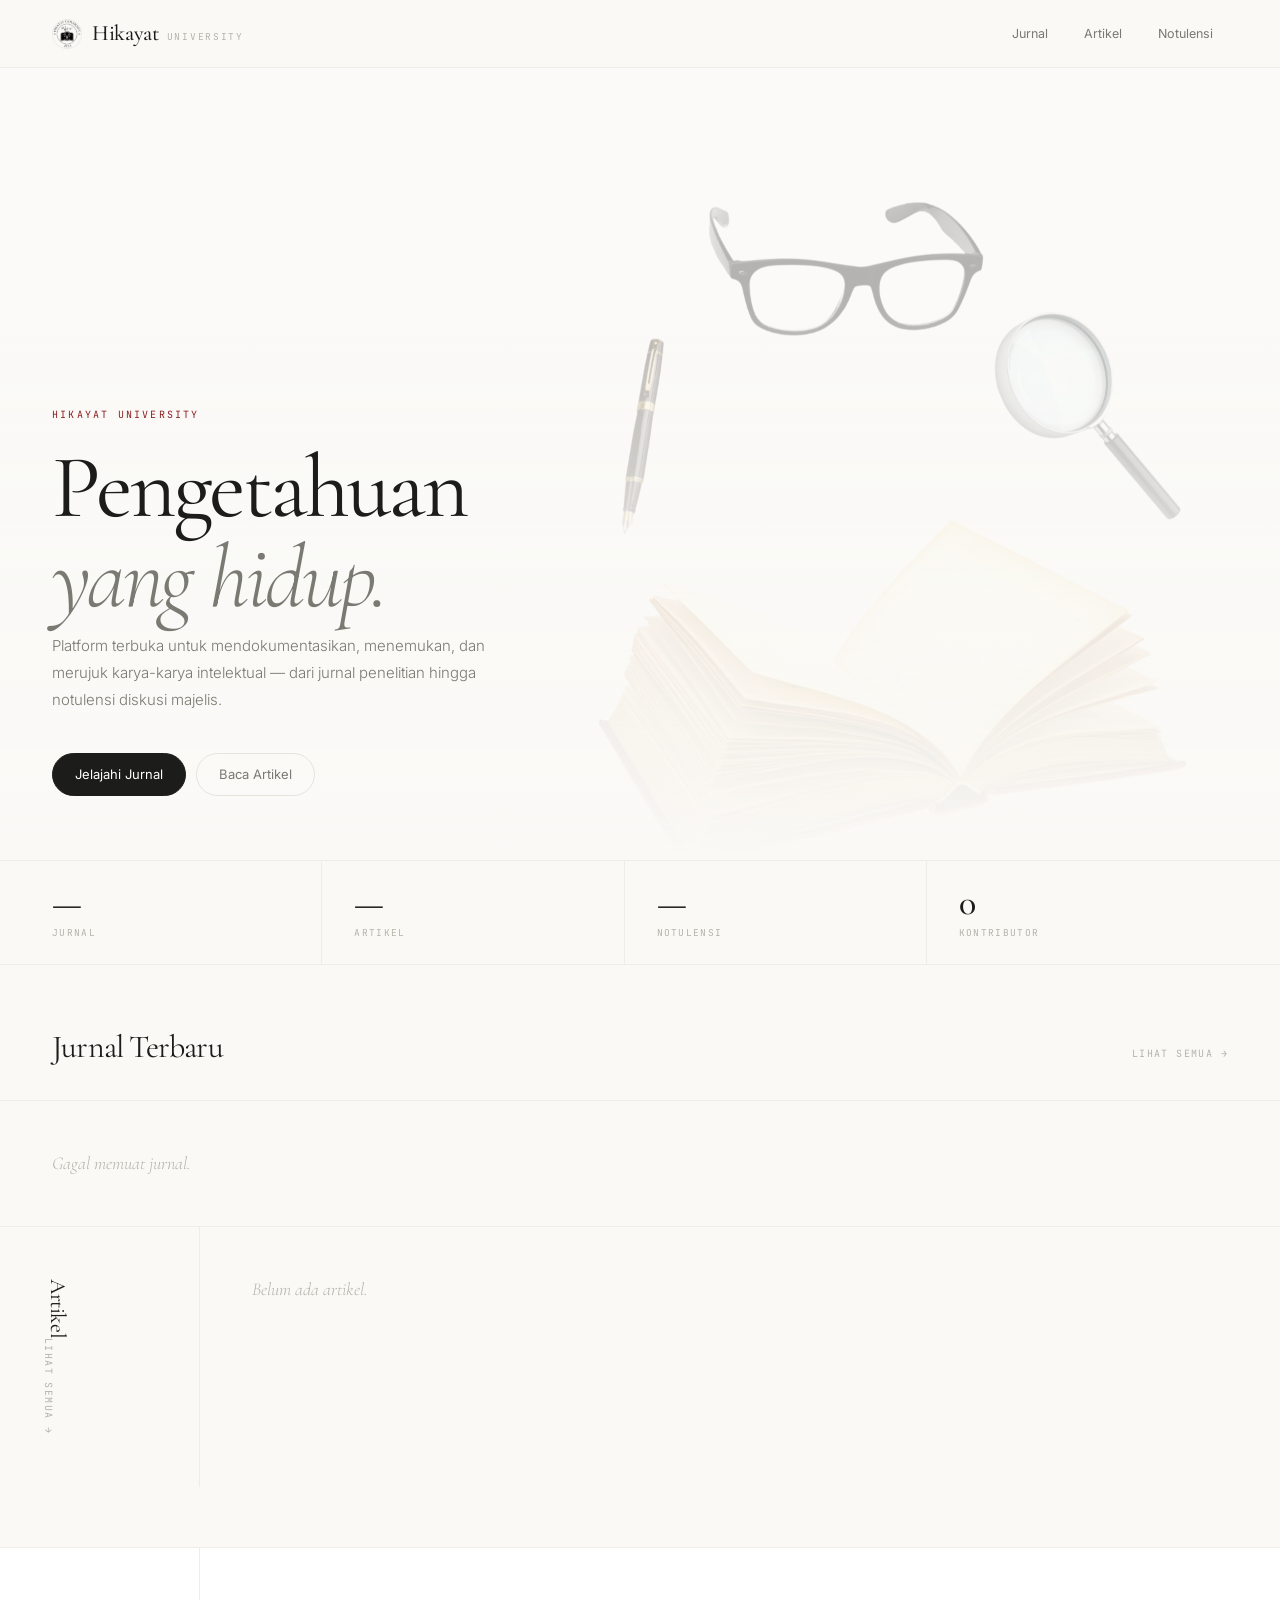
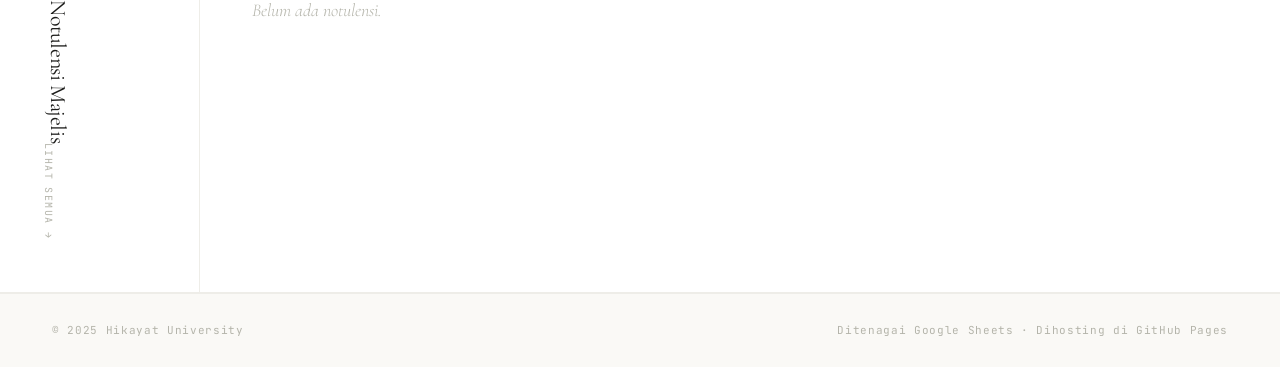
==== commit 8a6b753f: "Update index.html" ====
--- a/index.html
+++ b/index.html
@@ -280,11 +280,66 @@
     .b-pendidikan { background:#fff9db; color:#896a00; }
     .b-lain       { background:#f1f3f5; color:#495057; }
 
-    /* ── ARTIKEL + NOTULENSI GRID ── */
-    .two-col {
+    /* ── ARTIKEL + NOTULENSI — SEQUENTIAL SCROLL ── */
+    .content-sections {
+      display: flex;
+      flex-direction: column;
+    }
+
+    .content-section {
+      border-bottom: 1px solid var(--paper-dim);
+    }
+
+    /* Artikel — accent strip kiri, lebar penuh */
+    .content-section.s-artikel .section-inner {
       display: grid;
-      grid-template-columns: 1fr 1fr;
-      border-bottom: 1px solid var(--paper-dim);
+      grid-template-columns: 200px 1fr;
+      min-height: 320px;
+    }
+
+    .section-label-col {
+      border-right: 1px solid var(--paper-dim);
+      padding: 52px 40px;
+      display: flex;
+      flex-direction: column;
+      justify-content: space-between;
+      position: sticky;
+      top: 68px;
+      align-self: start;
+    }
+
+    .section-label-col .col-title {
+      font-family: var(--f-display);
+      font-size: 22px; font-weight: 400;
+      letter-spacing: -0.4px;
+      writing-mode: vertical-lr;
+      text-orientation: mixed;
+    }
+
+    .section-label-col .section-link {
+      font-family: var(--f-mono); font-size: 10px;
+      letter-spacing: 0.14em; text-transform: uppercase;
+      color: var(--ink-faint); text-decoration: none;
+      transition: color var(--t);
+      writing-mode: vertical-lr;
+      text-orientation: mixed;
+    }
+    .section-label-col .section-link:hover { color: var(--accent); }
+
+    .section-items-col {
+      display: flex;
+      flex-direction: column;
+    }
+
+    /* Notulensi — background sedikit berbeda, teks lebih lega */
+    .content-section.s-notulensi {
+      background: var(--white);
+    }
+
+    .content-section.s-notulensi .section-inner {
+      display: grid;
+      grid-template-columns: 200px 1fr;
+      min-height: 280px;
     }
 
     .col-section {
@@ -317,7 +372,7 @@
       cursor: pointer;
     }
     .col-item:last-child { border-bottom: none; }
-    .col-item:hover { background: var(--white); }
+    .col-item:hover { background: var(--paper-dim); }
 
     .col-item-date {
       font-family: var(--f-mono); font-size: 9px;
@@ -390,8 +445,21 @@
       .featured-main { padding: 28px 20px; border-right: none; border-bottom: 1px solid var(--paper-dim); }
       .featured-side-item { padding: 20px 20px; }
 
-      .two-col { grid-template-columns: 1fr; }
-      .col-section:first-child { border-right: none; border-bottom: 1px solid var(--paper-dim); }
+      .content-section.s-artikel .section-inner,
+      .content-section.s-notulensi .section-inner { grid-template-columns: 1fr; }
+      .section-label-col { 
+        position: static; 
+        writing-mode: horizontal-tb;
+        flex-direction: row;
+        padding: 28px 20px 16px;
+        border-right: none;
+        border-bottom: 1px solid var(--paper-dim);
+      }
+      .section-label-col .col-title,
+      .section-label-col .section-link {
+        writing-mode: horizontal-tb;
+        transform: none;
+      }
       .col-header { padding: 28px 20px 16px; }
       .col-item { padding: 20px 20px; }
       .col-empty { padding: 32px 20px; }
@@ -466,29 +534,39 @@
   <!-- diisi JS -->
 </div>
 
-<!-- ARTIKEL + NOTULENSI -->
-<div class="two-col">
+<!-- ARTIKEL + NOTULENSI — SEQUENTIAL SCROLL -->
+<div class="content-sections">
+
   <!-- ARTIKEL -->
-  <div class="col-section">
-    <div class="col-header">
-      <span class="col-title">Artikel</span>
-      <a href="artikel/index.html" class="section-link">Lihat semua →</a>
-    </div>
-    <div class="col-items" id="featArtikel">
-      <!-- diisi JS -->
+  <div class="content-section s-artikel">
+    <div class="section-inner">
+      <div class="section-label-col">
+        <span class="col-title">Artikel</span>
+        <a href="artikel/index.html" class="section-link">Lihat semua →</a>
+      </div>
+      <div class="section-items-col">
+        <div class="col-items" id="featArtikel">
+          <!-- diisi JS -->
+        </div>
+      </div>
     </div>
   </div>
 
   <!-- NOTULENSI -->
-  <div class="col-section">
-    <div class="col-header">
-      <span class="col-title">Notulensi Majelis</span>
-      <a href="notulensi/index.html" class="section-link">Lihat semua →</a>
-    </div>
-    <div class="col-items" id="featNotulensi">
-      <!-- diisi JS -->
+  <div class="content-section s-notulensi">
+    <div class="section-inner">
+      <div class="section-label-col">
+        <span class="col-title">Notulensi Majelis</span>
+        <a href="notulensi/index.html" class="section-link">Lihat semua →</a>
+      </div>
+      <div class="section-items-col">
+        <div class="col-items" id="featNotulensi">
+          <!-- diisi JS -->
+        </div>
+      </div>
     </div>
   </div>
+
 </div>
 
 <!-- FOOTER -->
